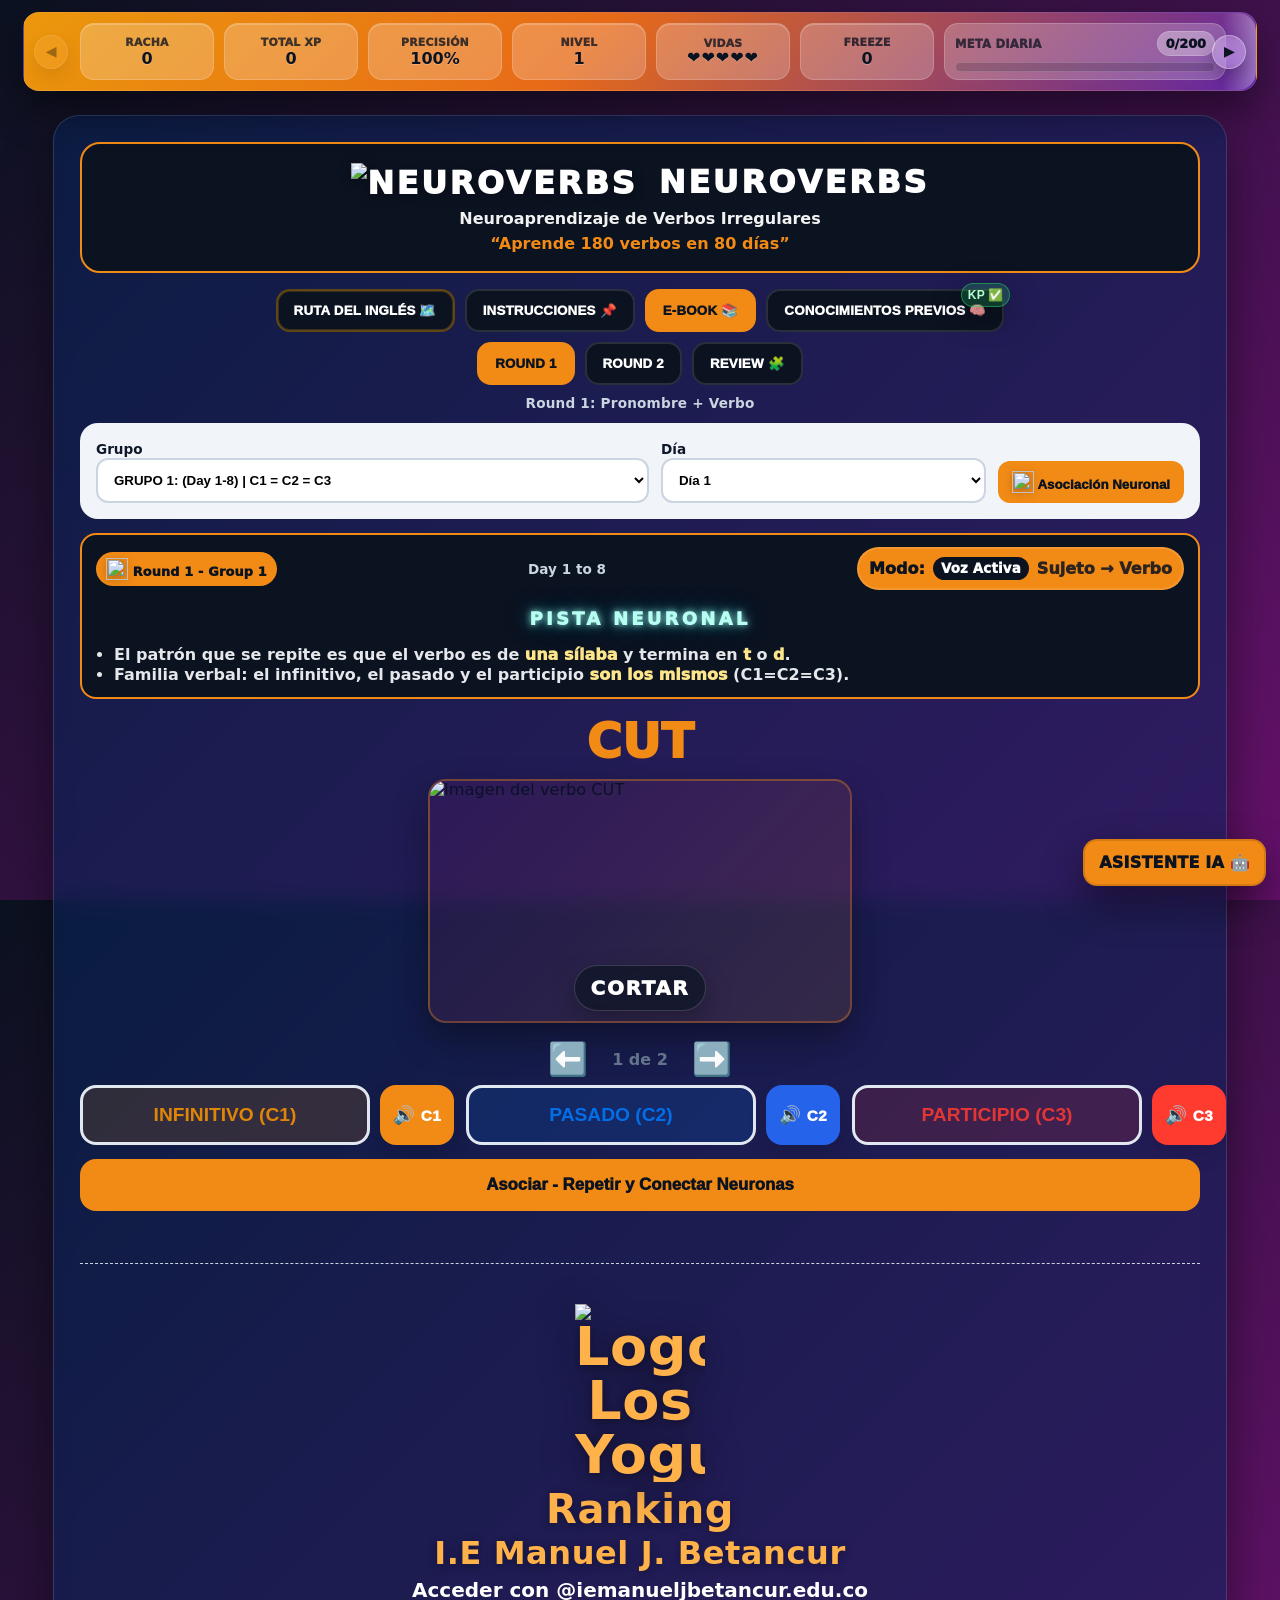
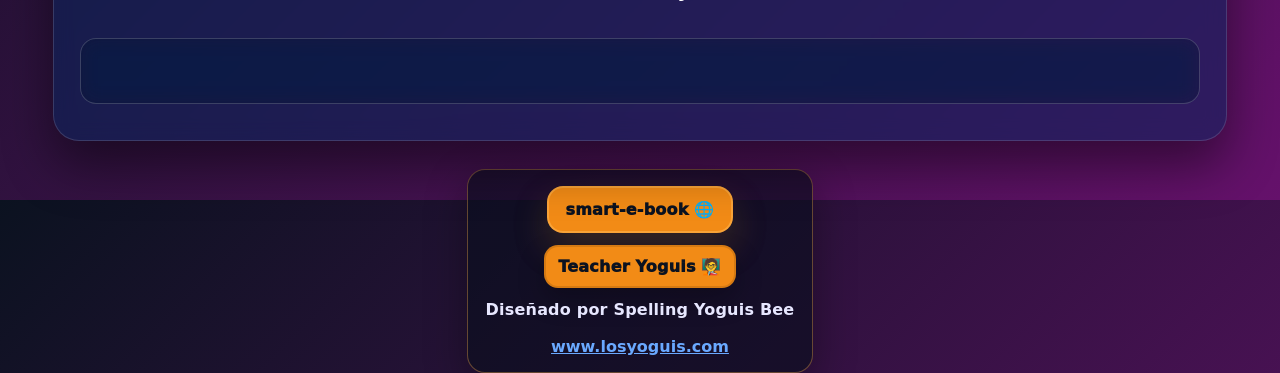
==== neuroverbs.html @ 46ce8bd4 "Add files via upload" ====
<!DOCTYPE html>

<html lang="es">
<head>
<meta charset="utf-8"/>
<meta content="width=device-width, initial-scale=1.0, viewport-fit=cover" name="viewport"/>
<meta content="#0b1220" name="theme-color"/>
<meta content="yes" name="mobile-web-app-capable"/>
<meta content="yes" name="apple-mobile-web-app-capable"/>
<meta content="black-translucent" name="apple-mobile-web-app-status-bar-style"/>
<title>NEUROVERBS</title>

<!-- ✅ Mantener la vista siempre arriba al recargar/actualizar neuroverbs.html -->
<script>
  // ⚠️ Importante: NO usamos scrollIntoView() aquí porque la barra HUD fija
  // puede tapar el bloque superior en desktop y móvil. Forzamos top=0 varias veces.
  (function(){
    try{ if('scrollRestoration' in history) history.scrollRestoration = 'manual'; }catch(e){}

    function forceTop(){
      try{ window.scrollTo({ top: 0, left: 0, behavior: 'auto' }); }
      catch(e){ try{ window.scrollTo(0,0); }catch(_){} }
    }

    function forceTopSettled(){
      forceTop();
      requestAnimationFrame(forceTop);
      requestAnimationFrame(()=>requestAnimationFrame(forceTop));
      setTimeout(forceTop, 50);
      setTimeout(forceTop, 200);
    }

    window.addEventListener('DOMContentLoaded', forceTopSettled, { once:true });
    window.addEventListener('load', forceTopSettled, { once:true });
    window.addEventListener('pageshow', forceTopSettled);
  })();
</script>

<!-- Favicon Yoguis (embebido) -->

<link href="ui.css" rel="stylesheet"/>
  <!-- Icons (externos) -->

  <link rel="icon" href="favicon.ico">
  <link rel="icon" type="image/png" href="favicon.png">
  <link rel="apple-touch-icon" href="apple-touch-icon.png">

</head>
<body class="has-floating-stats">

<!-- ✅✅✅ CONSOLE GOOGLE -->
<script async="" defer="" src="https://accounts.google.com/gsi/client"></script>

<!-- AUTH MOVED BELOW -->

<!-- ✅✅✅ BARRA DE PUNTOS FUERA DE .app -->
<div class="stats" id="statsBar">
<button class="statsNavBtn left" type="button" aria-label="Desplazar a la izquierda">◀</button>
  <button class="statsNavBtn right" type="button" aria-label="Desplazar a la derecha">▶</button>
<div class="statBox" data-tip="🔥 Tiros seguidos practicando. Si fallas o faltas, puede bajar (Freeze te protege)."><span class="stat-label">Racha</span><span class="stat-value" id="streak">0</span></div>
<div class="statBox" data-tip="⭐ Puntos acumulados por respuestas correctas en la app."><span class="stat-label">Total XP</span><span class="stat-value" id="xp">0</span></div>
<div class="statBox" data-tip="🎯 Porcentaje de aciertos: correctas ÷ intentos."><span class="stat-label">Precisión</span><span class="stat-value" id="acc">100%</span></div>
<div class="statBox" data-tip="🧬 Subes de nivel cada 250 XP (aprox.)."><span class="stat-label">Nivel</span><span class="stat-value" id="level">1</span></div>
<div class="statBox" data-tip="❤️ Intentos disponibles. Un error consume 1. Se recuperan con el tiempo."><span class="stat-label">Vidas</span><span class="stat-value heartsText" id="hearts">❤️❤️❤️❤️❤️</span></div>
<div class="statBox" data-tip="🧊 Protege tu racha cuando fallas o faltas. Se gana por hitos de racha."><span class="stat-label">Freeze</span><span class="stat-value" id="freeze">0</span></div>
<div aria-label="Meta diaria" class="goalBox" data-tip="📅 Objetivo de XP del día. Completa la meta para crear hábito y mantener el ritmo.">
<div class="goalTop">
<span class="goalLabel">Meta diaria</span>
<span class="goalValue" id="dailyGoalText">0/200</span>
</div>

<div class="goalBar"><div class="goalFill" id="dailyGoalFill"></div></div>
</div>

</div>

<!-- ✅✅✅ ACCESOS RÁPIDOS (ABAJO‑IZQUIERDA): ASISTENTE IA -->
<div class="float-actions float-actions-right" aria-label="Accesos rápidos">
  <a class="float-action ai-float" data-help="🤖 Abre el Asistente IA para resolver dudas, pedir ejemplos y practicar verbos." href="https://chatgpt.com/g/g-688f92ef15e88191a178208283c76eb6-neuro-aprendizaje-de-los-verbos-irregulares" rel="noopener" target="_blank" title="Abrir Asistente IA">ASISTENTE IA 🤖</a>
</div>
<div class="motivation-backdrop" id="motivationBackdrop"></div>
<div aria-live="polite" aria-modal="true" class="motivation" id="motivationToast" role="dialog">
<div class="motivation-card">
<button class="motivation-x" data-help="Cerrar este mensaje motivador." onclick="hideMotivation()" type="button">✕</button>
<div class="motivation-top">
<span class="motivation-badge">🔥 ¡Conexión exitosa!</span>
<span style="color:#cbd5e1;font-weight:900;">Siguiente paso: <b>CONJUGAR</b></span>
</div>

<div class="motivation-lines">
<div class="motivation-en" id="motivationEN"></div>
<div class="motivation-es" id="motivationES"></div>
</div>

<div class="motivation-action">
<button class="btn-conjugar" data-help="CONJUGAR: genera las oraciones y ejercicios del verbo actual." onclick="conjugarDesdeModal()" type="button">CONJUGAR ✅</button>
</div>

</div>
</div>

<div class="app">
<div class="brand" id="appBrand" tabindex="-1">
  <h1 id="appName"><span class="brandMark"><img src="assets/brain.png" alt="NEUROVERBS" class="brandLogo"></span> NEUROVERBS</h1>
  <div class="brandTag">Neuroaprendizaje de Verbos Irregulares</div>
  <div class="subtitle">“Aprende 180 verbos en 80 días”</div>
</div>

<div class="roundbar">
<!-- ✅ FILA 1: INSTRUCCIONES + E-BOOK + REVIEW -->
<div class="roundrow">
<button class="roundbtn ruta" data-help="Ruta del Inglés: checklist de progreso (sin XP) para dominar pronouns, verbs, tenses y linking words." onclick="window.location.href='ruta-del-ingles.html'" title="Ruta del Inglés" type="button">RUTA DEL INGLÉS 🗺️</button>
<button class="roundbtn" data-help="Guía rápida: cómo usar la app paso a paso." onclick="abrirInstrucciones()" title="Guía rápida: cómo usar la app paso a paso." type="button">INSTRUCCIONES 📌</button>
<button class="roundbtn ebook" data-help="Abre el e-book (Canva) dentro de la app." onclick="abrirEbook()" title="Abre el e-book (Canva) dentro de la app." type="button">E-BOOK 📚</button>
<button class="roundbtn kp" data-help="Conocimientos previos: pronombres, verbos, tiempos y conectores para empezar." onclick="window.location.href='conocimientos-previos.html'" title="Conocimientos previos" type="button">CONOCIMIENTOS PREVIOS 🧠 <span class="kpBtnBadge isPulse" id="kpBtnBadge" hidden>KP ✅</span></button>
</div>

<!-- ✅ FILA 2: ROUND 1 + ROUND 2 + VOZ ACTIVA + VOZ PASIVA -->
<div class="roundrow">
<button class="roundbtn active" data-help="Round 1: Pronombre + Verbo (sin complemento). Cambia el modo de práctica." id="btnRound1" onclick="setRound(1)" title="Round 1: Pronombre + Verbo (sin complemento)." type="button">Round 1</button>
<button class="roundbtn" data-help="Round 2: Pronombre + Verbo + Complemento. Cambia el modo de práctica." id="btnRound2" onclick="setRound(2)" title="Round 2: Pronombre + Verbo + Complemento." type="button">Round 2</button>
<button class="roundbtn review" data-help="Review: repasa y gana XP extra con retos." onclick="abrirReview()" title="Review: repasa y gana XP extra con retos." type="button">REVIEW 🧩</button>
</div>

<!-- Hint -->
<div class="roundrow">
<span class="roundhint" id="roundHint">Round 1: Pronombre + Verbo</span>
</div>
</div>
<div class="top">
<div>
<label>Grupo</label>
<select id="sel-grupo" onchange="actualizarDias()"></select>
</div>
<div>
<label>Día</label>
<select id="sel-dia" onchange="cargarDia()"></select>
</div>
<button class="btn-mini" data-help="🧠 Asociación Neuronal: abre la pista neuronal del día (patrón C1=C2=C3) y ejemplos clave." onclick="abrirAyuda()"><img src="assets/brain.png" alt="" class="inlineLogo"> Asociación Neuronal</button>
</div>
<div class="hint" id="pistaBox">
<div class="hint-top">
<span class="hint-badge" id="pistaTitulo"><img src="assets/brain.png" alt="" class="inlineLogo"> Pista Neuronal</span>
<span class="hint-days" id="pistaDias"></span>
<div class="voiceChip" id="voiceChip">
<span>Modo:</span> <small id="voiceModeLabel">Voz Activa</small>
<span id="voiceModeMiniHint" style="opacity:.85;font-weight:950">Sujeto → Verbo</span>
</div>
</div>
<div class="neon-subtitle" id="pistaNeon">PISTA NEURONAL</div>
<ul id="pistaLista"></ul>
<div class="exNote" id="exNote"><span>⚠ EXCEPCIÓN:</span> <span id="exText"></span></div>
</div>
<div class="target" id="verbo-en">...</div>
<!-- ✅ Imagen asociada al verbo (cambia con el verbo actual) -->
<div class="verbIllustrationWrap">
<div aria-label="Imagen del verbo" class="verbIllustration" id="verbIllustration"></div>
</div>
<!-- ✅ Navegación (flechas) en la FILA DE ABAJO (separada del recuadro de la imagen) -->
<div class="navRowBelowIllustration">
<div class="nav" id="readingNav">
<button aria-label="Anterior" data-help="⬅️ Ir al verbo anterior del día (navegación)." onclick="cambiar(-1)">⬅️</button>
<span id="progreso2" style="font-weight:900; color:var(--muted);">0 de 0</span>
<button aria-label="Siguiente" data-help="➡️ Ir al siguiente verbo del día (navegación)." onclick="cambiar(1)">➡️</button>
</div>
</div>
<div class="inputs">
  <div class="inputWrap">
    <input autocomplete="off" id="c1" placeholder="INFINITIVO (C1)"/>
    <button class="listenMini listenC1" data-help="Escucha la pronunciación del verbo en C1 (Base)." onclick="hablarC1()" title="Escucha la pronunciación del verbo en C1 (Base)." type="button" aria-label="Escuchar C1">
      <span class="listenIcon">🔊</span><span class="listenTag">C1</span>
    </button>
  </div>
  <div class="inputWrap">
    <input autocomplete="off" id="c2" placeholder="PASADO (C2)"/>
    <button class="listenMini listenC2" data-help="Escucha la pronunciación del verbo en C2 (Pasado)." onclick="hablarC2()" title="Escucha la pronunciación del verbo en C2 (Pasado)." type="button" aria-label="Escuchar C2">
      <span class="listenIcon">🔊</span><span class="listenTag">C2</span>
    </button>
  </div>
  <div class="inputWrap">
    <input autocomplete="off" id="c3" placeholder="PARTICIPIO (C3)"/>
    <button class="listenMini listenC3" data-help="Escucha la pronunciación del verbo en C3 (Participio)." onclick="hablarC3()" title="Escucha la pronunciación del verbo en C3 (Participio)." type="button" aria-label="Escuchar C3">
      <span class="listenIcon">🔊</span><span class="listenTag">C3</span>
    </button>
  </div>
</div>
<button class="btn-main btn-associar" data-help="✅ Conectar Neuronas: valida C1/C2/C3. Si aciertas, sumas XP y avanzas." onclick="validar()">Asociar - Repetir y Conectar Neuronas</button>
<div id="msg"></div>
<div id="master">
<!-- ✅ Voz Activa / Voz Pasiva (al inicio de la sección de conjugaciones) -->
<div class="roundrow voiceRowInTables" style="margin: 8px 0 14px 0;">
<button class="roundbtn active" data-help="Voz activa: el sujeto realiza la acción." id="btnActive" onclick="setVoice('active')" title="Voz activa: el sujeto realiza la acción." type="button">VOZ ACTIVA</button>
<button class="roundbtn" data-help="Voz pasiva: el sujeto recibe la acción." id="btnPassive" onclick="setVoice('passive')" title="Voz pasiva: el sujeto recibe la acción." type="button">VOZ PASIVA</button>
</div>
<div id="tablas"></div>
<div id="spellingArea"></div>
<div id="practiceArea"></div>
<div id="readingArea"></div>
</div>
<footer style="margin-top:18px; padding-top:14px; border-top:1px dashed #cbd5e1; display:flex; align-items:center; gap:12px; flex-wrap:wrap; justify-content:center;">
<div class="nav" id="readingNavFooter" style="margin-top:0; display:none;">
<button aria-label="Anterior" data-help="⬅️ Ir al verbo anterior del día (navegación)." onclick="cambiar(-1)">⬅️</button>
<span id="progreso2Footer" style="font-weight:900; color:var(--muted);">0 de 0</span>
<button aria-label="Siguiente" data-help="➡️ Ir al siguiente verbo del día (navegación)." onclick="cambiar(1)">➡️</button>
</div>
<div style="flex-basis:100%; height:0;"></div>
<!-- Login antes del Ranking -->
<div class="rankHeader" style="text-align:center; margin:14px 0 10px 0;">
<div class="rankTitle" style="font-size:clamp(34px, 6vw, 54px); font-weight:900; letter-spacing:.6px; color:#ffb24a; text-shadow: 0 2px 10px rgba(0,0,0,.35); line-height:1;"><img alt="Logo Los Yoguis" src="assets/logo.png" style="width:clamp(70px, 14vw, 130px); height:auto; display:inline-block; vertical-align:middle; filter:drop-shadow(0 8px 20px rgba(0,0,0,.45));"/></div>
<div class="rankTitle" style="font-size:clamp(22px, 4vw, 40px); font-weight:900; letter-spacing:.6px; color:#ffb24a; text-shadow: 0 2px 10px rgba(0,0,0,.35); margin-top:4px;">Ranking</div>
<div class="rankTitle" style="font-size:clamp(18px, 3.4vw, 32px); font-weight:900; letter-spacing:.6px; color:#ffb24a; text-shadow: 0 2px 10px rgba(0,0,0,.35); margin-top:2px;">I.E Manuel J. Betancur</div>
<div class="authDomainLabel" style="margin-top:6px; font-size:clamp(14px, 2.2vw, 20px); font-weight:800; color:#fff;">Acceder con @iemanueljbetancur.edu.co</div>
</div>
<div class="authBar" id="authBar">
<div data-help="🔑 Inicia sesión con Google para guardar tus XP y aparecer en el ranking. Solo estudiantes de la I.E Manuel J. Betancur." id="googleBtn"></div>
<div class="userChip" id="userChip" style="display:none;">
<img alt="Foto" id="userPic"/>
<div class="userMeta">
<div class="userName" id="userName">Usuario</div>
<div class="userEmail" id="userEmail">—</div>
</div>
</div>
</div>
<!-- Ranking abajo (paginado 10 por página) -->
<div class="leaderboardWrap" id="leaderboardSection" style="display:none;">
<div class="lbHeader">
<h3 style="margin:0;">🏆 Ranking (Todos - paginado)</h3>
<div class="lbControls" style="display:flex; gap:10px; align-items:center;">
<button class="lbBtn" data-help="◀ Página anterior del ranking (muestra 5 usuarios por página)." id="lbPrevBtn" onclick="lbPrev()" type="button">◀</button>
<span id="lbPageInfo" style="opacity:.9; font-weight:700;">1</span>
<button class="lbBtn" data-help="▶ Página siguiente del ranking (muestra 5 usuarios por página)." id="lbNextBtn" onclick="lbNext()" type="button">▶</button>
<button class="lbBtn" data-help="🔄 Actualizar ranking: recarga participantes y XP desde la base de datos." onclick="cargarLeaderboard()" type="button">Actualizar</button>
</div>
</div>
<p class="lbNote" id="lbStatus">Inicia sesión para ver el ranking.</p>
<div class="lbList" id="leaderboardList"></div>
<div class="lbFollowWrap" style="display:flex; justify-content:center; margin:14px 0 2px 0;">
  <a class="lbBtn" id="btnSeguimiento" href="seguimiento-estudiantes.html"
     style="text-decoration:none; padding:12px 18px; border-radius:999px; font-weight:900; letter-spacing:.2px;
            background: linear-gradient(135deg, rgba(0, 255, 178, .95), rgba(0, 140, 255, .95));
            color:#08101c; border:1px solid rgba(255,255,255,.22);
            box-shadow: 0 10px 24px rgba(0,0,0,.30);">
    📊 Seguimiento a estudiantes
  </a>
</div>
<p class="lbNote" style="text-align:center; margin:8px auto 0 auto; max-width:780px; opacity:.85;">
  Este panel muestra tu progreso (XP, racha, precisión, logros, errores frecuentes) y tu actividad en los módulos de la app.
</p>

</div>
</footer>
</div>
<div class="overlay" id="overlay">
<div class="modal">
<h2><img src="assets/brain.png" alt="" class="inlineLogo"> Red neuronal del día</h2>
<div id="ayuda"></div>
<button class="btn-main" data-help="Volver al ejercicio: cierra la Red Neuronal." onclick="cerrarAyuda()" style="margin-top:14px">ASOCIAR ✅</button>
</div>
</div>

<!-- ✅ MODAL: INSTRUCCIONES -->
<div class="overlay" id="instOverlay" style="display:none;">
<div class="modal modal-top">
<h2 style="margin-bottom:10px;">📌 Instrucciones</h2>
<div class="instIntro" style="margin:6px 0 14px; padding:12px 14px; border-radius:14px; background:rgba(245,158,11,.10); border:1px solid rgba(245,158,11,.25); color:#0f172a; line-height:1.35;">
<div style="font-weight:900; margin-bottom:6px;">🎮 Bienvenido/a</div>
<div style="font-size:0.98rem;"><p style="margin:0 0 10px;">Este Ambiente Virtual de Aprendizaje (AVA) integra un <strong>sistema interactivo</strong> creado por <strong>Spelling Yoguis Bee</strong> para dominar <strong>180 verbos irregulares</strong> en inglés de forma práctica y progresiva. La metodología se basa en el <strong>neuroaprendizaje</strong>, combinando ejercicios de <strong>asociación</strong> y <strong>repetición</strong> para potenciar la retención y la comprensión.</p>
<p style="margin:0 0 10px;">A través de distintos niveles de dificultad, el estudiante practica la <strong>voz activa y la voz pasiva</strong>, acumula <strong>puntos de experiencia (XP)</strong> y avanza en un <strong>ranking competitivo</strong> que motiva el progreso. La plataforma incorpora recursos multimedia como <strong>audios de pronunciación</strong>, <strong>libros electrónicos en Canva</strong>, <strong>sitio web de apoyo</strong> y un <strong>asistente de inteligencia artificial</strong> que guía el estudio y resuelve dudas.</p>
<p style="margin:0;">El proceso incluye fases de <strong>asociación</strong>, <strong>práctica</strong> y <strong>revisión de errores</strong>, asegurando el dominio de las tres formas básicas del verbo (<strong>infinitivo, pasado y participio</strong>) y su aplicación en <strong>Presente Simple, Pasado Simple y Presente Perfecto</strong>, mediante oraciones <strong>afirmativas, negativas e interrogativas</strong>.</p></div></div>
<div class="instHero" style="margin:10px 0 14px;">
<img alt="Aprende 180 Verbos en 80 Días: Guía Rápida" loading="lazy" src="assets/guia-rapida.webp" style="width:100%;height:auto;border-radius:16px;box-shadow:0 10px 26px rgba(15,23,42,.20);border:1px solid rgba(15,23,42,.08);"/>
</div>

<!-- ✅ Audio guía (Instrucciones) -->
<div class="instAudio" style="margin:10px 0 16px; padding:12px 12px; border-radius:14px; background:rgba(99,102,241,.10); border:1px solid rgba(99,102,241,.22);">
<div style="font-weight:900; color:#0f172a; margin-bottom:8px;">🎧 Audio guía</div>
<audio controls="" preload="none" style="width:100%; max-width:100%; outline:none;">
<source src="Audiio.m4a" type="audio/mp4"/>
<source src="Audiio.m4a" type="audio/x-m4a"/>
          Tu navegador no soporta audio HTML5.
        </audio>
</div>

<!-- Video guía (Instrucciones) -->
<div class="instVideo" style="margin:10px 0 16px; padding:14px; border-radius:16px; background:rgba(99,102,241,.10); border:1px solid rgba(99,102,241,.22);">
<div style="font-weight:900; color:#0f172a; margin-bottom:8px;">🎬 Video guía</div>
<div style="position: relative; width: 100%; height: 0; padding-top: 56.2500%;
 padding-bottom: 0; box-shadow: 0 2px 8px 0 rgba(63,69,81,0.16); margin-top: 1.6em; margin-bottom: 0.9em; overflow: hidden;
 border-radius: 8px; will-change: transform;">
<iframe allow="fullscreen" allowfullscreen="allowfullscreen" loading="lazy" src="https://www.canva.com/design/DAG811r4OEw/6VRHvofd4IHQyI4HQLLO2g/watch?embed" style="position: absolute; width: 100%; height: 100%; top: 0; left: 0; border: none; padding: 0;margin: 0;">
</iframe>
</div>
<a data-help="🎬 Abrir el video guía en Canva (nueva pestaña)." href="https://www.canva.com/design/DAG811r4OEw/6VRHvofd4IHQyI4HQLLO2g/watch?utm_content=DAG811r4OEw&amp;utm_campaign=designshare&amp;utm_medium=embeds&amp;utm_source=link" rel="noopener" target="_blank">Video App Neuroverbs</a> de Spelling Yoguis Bee
      </div>

<!-- ✅ PDF guía (Instrucciones) -->
<div class="instPDF" style="margin:10px 0 16px; padding:12px 12px; border-radius:14px; background:rgba(99,102,241,.10); border:1px solid rgba(99,102,241,.22);">
<div style="font-weight:900; color:#0f172a; margin-bottom:8px;">📄 PDF guía</div>
<div style="width:100%; height:420px; max-height:60vh; border-radius:10px; overflow:hidden; box-shadow:0 2px 8px 0 rgba(63,69,81,0.16);">
<iframe loading="lazy" src="presentacion.pdf" style="width:100%; height:100%; border:0; margin:0; padding:0;"></iframe>
</div>
<div style="margin-top:8px;">
<a data-help="📄 Abrir el PDF guía en una nueva pestaña." href="presentacion.pdf" rel="noopener" style="font-weight:850; color:#1d4ed8; text-decoration:underline;" target="_blank">Abrir PDF en otra pestaña ↗️</a>
</div>
</div>
<div style="color:#0f172a; font-weight:850; line-height:1.45rem;">
<ol style="margin:0; padding-left:18px;">
<li style="margin-bottom:12px;"><b>Primero:</b> lee el <b>E-book</b> antes de empezar para entender el método de neuroaprendizaje. 
            <a data-help="📚 Abrir el e-book en Canva (nueva pestaña)." href="https://www.canva.com/design/DAGiaYgaOxs/RMCSehA1T8Sm35n6gK9lnQ/view" rel="noopener" style="font-weight:950;color:var(--primary);text-decoration:underline;" target="_blank">Abrir e-book en Canva ↗️</a></li>
<li style="margin-bottom:12px;"><b>Elige Round:</b> Round 1 (básico) o Round 2 (con complemento).</li>
<li style="margin-bottom:12px;"><b>Selecciona Grupo y Día</b> para cargar la lista del reto.</li>
<li style="margin-bottom:12px;"><b>Conjuga:</b> escribe C1/C2/C3 y pulsa <b>Conectar Neuronas</b>.</li>
<li style="margin-bottom:12px;"><b>Al acertar:</b> abre <b>Tablas</b> + <b>Practice</b> + <b>Reading</b> y suma XP.</li>
<li style="margin-bottom:0;"><b>Audio:</b> usa 🔊 para escuchar y mejorar pronunciación.</li>
</ol>
<div style="margin-top:16px; background:#fff7ed; border:1px dashed #fdba74; border-radius:16px; padding:14px 16px;">
<div style="font-weight:950; color:#7c2d12; font-size:1.05rem;">🟠 Tip motivador: Practica los verbos de cada día con constancia. En el Round 1, enfócate solo en el pronombre + el verbo. Luego, en el Round 2, sube el nivel con pronombre + verbo + complemento. ¡Paso a paso, tu fluidez se fortalece! 🚀</div>
</div>
<button class="btn-main" data-help="✅ Cerrar instrucciones y empezar la práctica." onclick="cerrarInstrucciones()" style="margin-top:16px; width:100%;">ENTENDIDO ✅</button>
</div>
</div>
</div>

<!-- ✅ MODAL: E-BOOK (Canva) -->
<div class="overlay" id="ebookOverlay" style="display:none;">
<div class="modal modal-top">
<h2 style="margin-bottom:10px;">📚 E-book (Canva)</h2>
<a class="btn-main btn-link" data-help="📚 Abrir el e-book completo en Canva (nueva pestaña)." href="https://www.canva.com/design/DAGiaYgaOxs/RMCSehA1T8Sm35n6gK9lnQ/view" rel="noopener" style="width:100%; margin-top:8px; background:#0b1220; color:#fff; border:2px solid rgba(0,0,0,.12);" target="_blank">ABRIR EN CANVA ↗️</a>
<div class="canva-embed">
<iframe allow="fullscreen" allowfullscreen="allowfullscreen" loading="lazy" src="https://www.canva.com/design/DAGiaYgaOxs/RMCSehA1T8Sm35n6gK9lnQ/view?embed">
</iframe>
</div>
<button class="btn-main" data-help="Cerrar el e-book y volver a la práctica." onclick="cerrarEbook()" style="margin-top:14px; width:100%;">CERRAR ✖️</button>
</div>
</div>

<!-- ✅ MODAL: REVIEW (errores recientes) -->
<div class="overlay" id="reviewOverlay">
<div class="modal">
<h2>🧩 Review — Errores recientes</h2>
<div style="color:#334155;font-weight:850;line-height:1.35rem;">
        Aquí ves tus últimos errores para volverlos a intentar . 
        <br/>Tip: corrige primero los que más se repiten.
      </div>
<div class="review-list" id="reviewList"></div>
<div style="display:flex;gap:10px;flex-wrap:wrap;margin-top:14px;justify-content:flex-end;">
<button class="btn-main" data-help="🧹 Limpiar: borra la lista de errores para empezar de nuevo." onclick="limpiarReview()" style="width:auto;padding:12px 14px;" type="button">LIMPIAR 🧹</button>
<button class="btn-main" data-help="Cerrar el Review y volver a la app." onclick="cerrarReview()" style="width:auto;padding:12px 14px;" type="button">CERRAR ✅</button>
</div>
</div>
</div>

<footer class="appFooter" role="contentinfo">
  <div class="footerInner">
    <div class="footerTopRow" aria-label="Smart E-book">
      <a class="footerBtn footerBtn--highlight"
         data-help="🌐 Abrir el Smart‑E‑Book (Google Sites) en una pestaña nueva."
         href="https://sites.google.com/iemanueljbetancur.edu.co/smartebook/inicio"
         onclick="abrirWeb(); return false;"
         target="_blank" rel="noopener">smart-e-book 🌐</a>

      <a class="footerBtn footerBtn--secondary"
         data-help="🧑‍🏫 Abrir Teacher Yoguis (módulos de práctica) en esta app."
         href="teacher-yoguis.html">Teacher Yoguis 🧑‍🏫</a>
    </div>

    <div class="footerMetaRow" aria-label="Créditos y sitio">
      <div class="footerBy">Diseñado por <b>Spelling Yoguis Bee</b></div>
    </div>

    <div class="footerSiteRow" aria-label="Sitio web">
      <a class="footerLink"
         data-help="🌐 Abrir el sitio oficial de Los Yoguis (recursos y proyectos)."
         href="https://sites.google.com/view/losyoguis/los-yoguis"
         target="_blank" rel="noopener">www.losyoguis.com</a>
    </div>
  </div>
</footer>

<div aria-hidden="true" id="globalTooltip">
<div class="gt-title" id="gtTitle" style="display:none"></div>
<div class="gt-text" id="gtText"></div>
<div class="gt-arrow" id="gtArrow"></div>
</div>

<!-- desde mjb -->

<script>
  (function () {
    const hash = (location.hash || "").replace(/^#/, "");
    const params = new URLSearchParams(hash);
    const idToken = params.get("id_token");

    if (idToken) {
      // Guarda el token (ajusta la key como quieras)
      localStorage.setItem("mjb_id_token", idToken);

      // Limpia el hash para que no quede visible
      history.replaceState(null, "", location.pathname + location.search);
      console.log("✅ Token recibido desde MJB login");
    }
  })();
</script>

<!-- XP sync watcher removed: XP is synced only from exercise actions + server fetch to avoid double-counting -->
<script src="core.js"></script>
  <!-- DB helpers (hidden) -->
  <a href="verbs.html" style="display:none">verbs</a>
  <a href="verbs2.html" style="display:none">verbs2</a>
  <a href="index.html" style="display:none">mjb</a>

<script>
  // Mostrar insignia KP si el estudiante ya completó 7/7
  (function(){
    const KP_BADGE_KEY = "yoguis_kp_badge_v1";
    function safeGet(k){ try{ return localStorage.getItem(k);}catch(e){ return null; } }
    function show(){
      const badge = document.getElementById("kpBtnBadge");
      if(!badge) return;
      const raw = safeGet(KP_BADGE_KEY);
      if(raw){
        badge.hidden = false;
      }else{
        badge.hidden = true;
      }
    }
    window.addEventListener("DOMContentLoaded", show);
    // por si vuelve desde KP sin recargar duro
    window.addEventListener("pageshow", show);
    window.addEventListener("storage", show);
  })();
</script>
<script src="logout-widget.js"></script>
</body>

</html>
---- ui.css ----
:root{
      --purple:#65116B;
      --orange:#F28B16;
      --blue:#2563eb; /* azul para C2 */
      --red:#ff3b30;  /* rojo para C3 */

      --c1: var(--orange);
      --c2: var(--blue);
      --c3: var(--red);

      --primary: var(--purple);
      --secondary: var(--orange);
      --accent: var(--orange);

      --bg: linear-gradient(135deg,#0b1220 0%, var(--purple) 100%);
      --success:#10b981;
      --error:#ef4444;
      --muted:#64748b;

      --secondaryHover:#d97706;
      --purpleDark:#4b0c50;

      /* ✅ Espacio seguro superior para que los modales NO queden debajo del menú de puntuación */
      --hudSafe: 160px; /* se actualiza dinámicamente según la altura real de la barra de puntuación */
      --topSafe: 160px; /* legacy fallback */
      }

    html, body { height: 100%; }

    body{
      font-family: system-ui, -apple-system, Segoe UI, Roboto, Ubuntu, Cantarell, "Noto Sans", sans-serif;
      background: var(--bg);
      margin:0; padding:20px; color:#0f172a;
      display:flex; flex-direction:column; align-items:center;
      position: relative;
    }

    body.has-floating-stats{
      padding-top: calc(var(--hudSafe, 160px) + 12px);
    }

    .app{
      max-width:1120px; width:100%;
      background: rgba(9, 38, 92, .55); padding:26px;
      border: 1px solid rgba(255,255,255,.14);
      border-radius:26px;
      box-shadow:0 25px 50px rgba(0,0,0,.45);
      backdrop-filter: blur(10px);
    }

    .brand{
      background:#0b1220;
      border:2px solid var(--secondary);
      border-radius:20px;
      padding:18px 16px;
      margin-bottom:16px;
      color:#fff;
      text-align:center;
    }
    .brand h1{
      margin:0;
      font-size:1.35rem;
      font-weight:950;
      letter-spacing:.2px;
      line-height:1.25;
    }
    .brand .subtitle{
      margin-top:6px;
      font-size:1rem;
      font-weight:900;
      color:var(--accent);
    }
    .brand .by{
      margin-top:6px;
      font-size:.85rem;
      font-weight:850;
      color:#cbd5e1;
    }

    /* ✅✅✅ BARRA DE PUNTOS: SIEMPRE VISIBLE (FIJA) */
    .stats{
      display:flex;
      align-items:stretch;
      justify-content:flex-start;
      gap:10px;
      background:var(--secondary);
      color:#0b1220;
      padding:14px;
      border-radius:18px;
      margin:0;

      position: fixed !important;
      top: 12px !important;
      left: 50% !important;
      transform: translateX(-50%) !important;
      width: min(1120px, calc(100% - 40px)) !important;

      /* ✅ IMPORTANTE: que la barra NO tape los modales */
      z-index: 200 !important;
      box-shadow:0 18px 40px rgba(0,0,0,.45);
      backdrop-filter: blur(6px);
      -webkit-backdrop-filter: blur(6px);
      pointer-events: auto;

      /* ✅ Scroll horizontal tipo app (swipe con el dedo) */
      flex-wrap: nowrap;
      overflow-x: auto;
      overflow-y: hidden;
      -webkit-overflow-scrolling: touch;
      scroll-snap-type: x mandatory;
      touch-action: pan-x;
      cursor: grab;
    }

    /* Ocultar barra de scroll (mantiene el swipe) */
    #statsBar{ scrollbar-width: none; }
    #statsBar::-webkit-scrollbar{ height: 0; }

    /* Items: no se encogen y hacen snap */
    #statsBar .statBox,
    #statsBar .goalBox{
      flex: 0 0 auto;
      scroll-snap-align: start;
    }

    .stat-value{
      display:block;
      font-size:1.4rem;
      font-weight:900;
      color:#0b1220;
    }
    .stat-label{
      font-size:.7rem;
      text-transform:uppercase;
      color:rgba(11,18,32,.75);
      font-weight:950;
      letter-spacing:.2px;
    }

    /* ✅ ROUND BUTTONS */
    .roundbar{
      display:flex;
      flex-direction:column;
      gap:10px;
      justify-content:center;
      align-items:center;
      margin:0 0 12px;
    }
    .roundrow{
      display:flex;
      gap:10px;
      justify-content:center;
      align-items:center;
      flex-wrap:wrap;
      width:100%;
    }
    .roundbtn{
      border:none;
      cursor:pointer;
      font-weight:950;
      padding:12px 16px;
      border-radius:14px;
      background:#0b1220;
      color:#fff;
      border:2px solid rgba(255,255,255,.12);
      transition:.15s;
      letter-spacing:.2px;
      text-transform:uppercase;
    }
    .roundbtn:hover{transform:translateY(-1px); border-color:rgba(255,255,255,.25);}
    /* ✅ Ayudas (tooltip) — global (no se recorta por overflow)
       Usa un tooltip fijo en <body> con z-index muy alto */
    /* Desactiva el tooltip por pseudo-elementos (se recortaba dentro de contenedores) */
    .roundbtn[data-help]::after,
    .roundbtn[data-help]::before{ display:none !important; }

    #globalTooltip{
      position: fixed;
      left: 0;
      top: 0;
      transform: translate(-9999px, -9999px);
      max-width: min(360px, calc(100vw - 24px));
      background: rgba(15, 22, 36, .96);
      color: #fff;
      border: 1px solid rgba(255,255,255,.16);
      border-radius: 12px;
      padding: 10px 12px;
      box-shadow: 0 16px 40px rgba(0,0,0,.5);
      z-index: 999999;
      pointer-events: none;
      opacity: 0;
      transition: opacity .12s ease;
      font-size: 13px;
      line-height: 1.25;
      backdrop-filter: blur(10px);
      -webkit-backdrop-filter: blur(10px);
    }
    #globalTooltip.show{ opacity: 1; }
    #globalTooltip .gt-title{ font-weight: 800; margin-bottom: 4px; }
    #globalTooltip .gt-text{ font-weight: 600; opacity:.95; }
    #globalTooltip .gt-arrow{
      position: absolute;
      width: 10px; height: 10px;
      background: rgba(15, 22, 36, .96);
      border-left: 1px solid rgba(255,255,255,.16);
      border-top: 1px solid rgba(255,255,255,.16);
      transform: rotate(45deg);
      left: calc(50% - 5px);
      bottom: -6px;
    }

    .roundbtn.active{
      background:var(--secondary);
      color:#0b1220;
      border-color:var(--secondary);
    }
    .roundbtn.ebook{
      background:var(--secondary);
      color:#0b1220;
      border-color:var(--secondary);
    }
    .roundbtn.ebook:hover{transform:translateY(-1px); filter:brightness(1.02);}
    .roundbtn.web{
      background:#0b1220;
      color:#fff;
      border:2px solid rgba(255,255,255,.12);
    }
    .roundbtn.web:hover{transform:translateY(-1px); border-color:rgba(255,255,255,.25);}
    .roundhint{
      font-weight:900;
      color:#cbd5e1;
      font-size:.85rem;
      letter-spacing:.2px;
    }

    /* ✅ ACCESOS RÁPIDOS (ABAJO‑IZQUIERDA): SMART‑E‑BOOK + ASISTENTE IA */
    .float-actions{
      position: fixed;
      left: 14px;
      bottom: 14px;
      z-index: 200; /* por debajo de overlays/modales */
      display: flex;
      gap: 10px;
      align-items: center;
      flex-wrap: wrap;
    }
    .float-action{
      background: var(--secondary);
      color:#0b1220;
      border:2px solid rgba(0,0,0,.12);
      padding:12px 14px;
      border-radius:14px;
      font-weight:950;
      text-transform:uppercase;
      letter-spacing:.2px;
      text-decoration:none;
      box-shadow:0 18px 40px rgba(0,0,0,.45);
      display:inline-flex;
      align-items:center;
      justify-content:center;
      white-space:nowrap;
    }
    .float-action:hover{
      background: var(--secondaryHover);
      transform: translateY(-1px);
    }
    .float-action.web-float{
      background:#0b1220;
      color:#fff;
      border:2px solid rgba(255,255,255,.12);
    }
    .float-action.web-float:hover{
      background:#0b1220;
      border-color:rgba(255,255,255,.25);
    }

    /* ✅ Ajuste móvil: más compacto y sin tapar controles */
    @media (max-width: 520px){
      .float-actions{
        bottom: 4px;
        left: 10px;
        gap: 8px;
      }
      .float-action{
        padding: 10px 12px;
        font-size: .78rem;
        border-radius: 12px;
      }
    }

    /* ✅ Canva/Video embebido: más bajo (no tan alto) */
    .canva-embed{
      position: relative;
      width: 100%;
      height: 56vh;           /* 👈 ajusta aquí si lo quieres más pequeño */
      max-height: 520px;
      min-height: 320px;
      margin-top: 1rem;
      margin-bottom: .9rem;
      overflow: hidden;
      border-radius: 12px;
      box-shadow: 0 2px 8px 0 rgba(63,69,81,0.16);
      border:1px solid rgba(0,0,0,.08);
      background:#fff;
    }
    .canva-embed iframe{
      position:absolute;
      inset:0;
      width:100%;
      height:100%;
      border:0;
    }

    .btn-link{
      display:inline-flex;
      align-items:center;
      justify-content:center;
      gap:8px;
      text-decoration:none;
    }

    .top{
      display:grid; grid-template-columns:1.7fr 1fr auto;
      gap:12px; margin-bottom:14px;
      background:#f1f5f9; padding:16px; border-radius:18px;
      align-items:end;
    }
    label{font-weight:800; font-size:.85rem; color:#0f172a;}
    select{
      padding:12px; border-radius:12px;
      border:2px solid #cbd5e1;
      font-weight:800; background:#fff; width:100%;
      cursor:pointer;
    }
    .btn-mini{
      background:var(--accent); color:#0b1220;
      border:none; padding:10px 14px;
      border-radius:12px; cursor:pointer; font-weight:950;
      white-space:nowrap;
    }

    .hint{
      background:#0b1220;
      border:2px solid var(--accent);
      color:#fff;
      padding:12px 14px;
      border-radius:16px;
      margin:0 0 14px;
      display:flex;
      flex-direction:column;
      gap:8px;
    }

/* Neon subtitle for hint bullets */
.neon-subtitle{
  margin: 10px 0 8px;
  text-align: center;
  font-weight: 950;
  letter-spacing: .18em;
  text-transform: uppercase;
  font-size: clamp(14px, 2.2vw, 18px);
  color: #b7fff3;
  text-shadow:
    0 0 6px rgba(183,255,243,.75),
    0 0 14px rgba(72,255,231,.55),
    0 0 28px rgba(18,185,255,.35);
}

    .hint-top{
      display:flex;
      justify-content:space-between;
      align-items:center;
      gap:10px;
      flex-wrap:wrap;
    }
    .hint-badge{
      background:var(--accent);
      color:#0b1220;
      font-weight:950;
      padding:6px 10px;
      border-radius:999px;
      font-size:.8rem;
      letter-spacing:.2px;
      white-space:nowrap;
    }
    .hint-days{
      color:#cbd5e1;
      font-weight:850;
      font-size:.85rem;
      white-space:nowrap;
    }
    .hint ul{
      margin:0;
      padding-left:18px;
      color:#e5e7eb;
      font-weight:750;
      line-height:1.25rem;
    }
    .hint em{color:#fde68a; font-style:normal; font-weight:950;}

    .voiceChip{
      display:inline-flex;
      align-items:center;
      gap:8px;
      flex-wrap:wrap;
      font-weight:950;
      color:#0b1220;
      background:var(--secondary);
      padding:8px 10px;
      border-radius:999px;
      align-self:flex-start;
      border:2px solid rgba(255,255,255,.12);
    }

    /* ✅ "Modo" subido a la fila superior: céntralo dentro del flex */
    .hint-top .voiceChip{ align-self:center; }
    .voiceChip small{
      font-weight:950;
      background:#0b1220;
      color:#fff;
      padding:4px 8px;
      border-radius:999px;
      letter-spacing:.2px;
    }

    .exNote{
      margin-top:8px;
      padding:10px 12px;
      border-radius:14px;
      background:#111827;
      border:2px dashed #fca5a5;
      color:#fee2e2;
      font-weight:900;
      display:none;
    }
    .exNote span{color:#fca5a5;}

    .target{
      text-align:center; font-size:3rem;
      font-weight:950; margin:6px 0 10px;
      color:var(--primary); text-transform:uppercase;
    }

        /* verb (EN) override */
    #verbo-en{ color: var(--c1) !important; }

    .inputs{
      display:grid; grid-template-columns:repeat(3,1fr);
      gap:12px; margin-bottom:14px;
    }
    

    /* ✅ Inputs con botón mini de audio al lado (C1/C2/C3) */
    .inputWrap{
      display:flex;
      gap:10px;
      align-items:stretch;
    }
    .inputWrap input{
      flex:1;
      width:auto;
    }
    .listenMini{
      border:none;
      cursor:pointer;
      border-radius:16px;
      font-weight:950;
      padding:0 12px;
      min-width:74px;
      display:flex;
      align-items:center;
      justify-content:center;
      gap:6px;
      color:#fff;
      transition:.15s;
      box-shadow:0 10px 20px rgba(0,0,0,.10);
      user-select:none;
    }
    .listenMini:hover{ transform:translateY(-1px); opacity:.96; }
    .listenMini:active{ transform:translateY(0); opacity:.92; }
    .listenIcon{ font-size:1.1rem; line-height:1; }
    .listenTag{ font-size:.95rem; letter-spacing:.03em; }

    .listenC1{ background:var(--c1); }
    .listenC2{ background:var(--c2); }
    .listenC3{ background:var(--c3); }

input{
      width:100%; padding:16px;
      border:3px solid #e2e8f0; border-radius:16px;
      text-align:center; font-size:1.2rem; font-weight:900;
      box-sizing:border-box;
    }
    input:focus{border-color:var(--secondary); outline:none; background:#f8fafc;}

    
    /* Fondo clarito por cajón C1/C2/C3 */
    #c1{ background: rgba(255,149,0,.14); border-color: rgba(255,149,0,.40); }
    #c2{ background: rgba(0,122,255,.14); border-color: rgba(0,122,255,.40); }
    #c3{ background: rgba(255,59,48,.14); border-color: rgba(255,59,48,.40); }

    /* Color de fuente (igual que conjugaciones) */
    #c1{ color: rgb(255,149,0); }
    #c2{ color: rgb(0,122,255); }
    #c3{ color: rgb(255,59,48); }

    #c1::placeholder{ color: rgba(255,149,0,.85); }
    #c2::placeholder{ color: rgba(0,122,255,.85); }
    #c3::placeholder{ color: rgba(255,59,48,.85); }

    #c1:focus{ background: rgba(255,149,0,.20); border-color: rgba(255,149,0,.75); }
    #c2:focus{ background: rgba(0,122,255,.20); border-color: rgba(0,122,255,.75); }
    #c3:focus{ background: rgba(255,59,48,.20); border-color: rgba(255,59,48,.75); }

    .btn-main{
      background:var(--secondary); color:#0b1220;
      padding:16px; border-radius:16px;
      font-size:1.05rem; font-weight:950;
      border:none; width:100%;
      cursor:pointer; text-transform:uppercase;
      transition:.2s;
    }

    .btn-associar{
      /* Responsive label wrapping */
      white-space:normal;
      line-height:1.15;
      text-transform:none;
      padding:16px 18px;
      font-size:clamp(0.95rem,2.6vw,1.05rem);
    }

    .btn-main:hover{background:var(--secondaryHover); transform:translateY(-1px);}

    .audio{
      display:flex; gap:10px; margin:14px 0 10px;
    }
    .btn-audio{
      flex:1; padding:14px; border-radius:14px;
      border:none; cursor:pointer; font-weight:950;
      color:#fff; transition:.15s;
    }
    .btn-a{background:var(--c1); color:#fff;}
    .btn-b{background:var(--c2); color:#fff;}
    .btn-c{background:var(--c3); color:#fff;}
.btn-audio:hover{transform:translateY(-1px); opacity:.95;}

    .nav{
      display:flex; justify-content:center; align-items:center;
      gap:18px; margin-top:6px;
    }
    .navRowBelowIllustration{width:100%; display:flex; justify-content:center; margin:10px 0 6px;}

    .nav button{
      cursor:pointer; border:none; background:none; font-size:2rem;
    }
    #progreso{font-weight:900; color:var(--muted);}

    #msg{ text-align:center; margin-top:10px; font-weight:950; min-height:24px;}

    #master{margin-top:22px; display:none; border-top:4px solid var(--success); padding-top:16px;}
    .time-head{
      background:var(--primary); color:#fff;
      padding:10px; border-radius:12px;
      margin:18px 0 10px; text-align:center; font-weight:950;
    }
    .grid{
      display:grid; grid-template-columns:repeat(auto-fit, minmax(min(340px, 100%), 1fr));
      gap:12px;
    }
    .card{
      background:#f8fafc; border:1px solid #e2e8f0;
      border-radius:16px; padding:14px;
    }
    .card strong{display:block; margin-bottom:8px;}
    table{width:100%; border-collapse:collapse;}
    td{
      padding:10px 6px; border-bottom:1px solid #e2e8f0;
      vertical-align:top;
    }
    th{
      text-align:left;
      padding:8px 6px;
      border-bottom:1px solid #cbd5e1;
      font-size:.72rem;
      color:#64748b;
      text-transform:uppercase;
      letter-spacing:.05em;
    }
    td.pron-col{
      width:74px;
      font-weight:950;
      color:#0f172a;
    }
    td.en-col .en{
      display:block;
      margin:0;
      padding-right:46px; /* espacio para el botón 🔊 */
      line-height:1.25;
    }
    td.tr-col{
      color:var(--muted);
      font-style:italic;
      font-size:.88rem;
    }

    .en{font-weight:950;}
    .es{
      display:block; font-size:.86rem; color:var(--muted);
      font-style:italic; margin-top:2px;
    }
    /* ✅ Colores por forma verbal */
    .v-c1{ color: var(--secondary); font-weight:950; } /* C1 Base (naranja) */
    .v-c2{ color: var(--blue); font-weight:950; }      /* C2 Past (azul) */
    .v-c3{ color: var(--error); font-weight:950; }     /* C3 Participle (rojo) */

    
    .v-suffix-s{ color:#a855f7; font-weight:900; }  /* sufijo 's' en violeta */
/* Exponente C1/C2/C3 junto al verbo resaltado */
    .v-exp{
      font-size: 0.65em;
      vertical-align: super;
      margin-left: 2px;
      font-weight: 950;
      opacity: 0.95;
    }

    .btn-listen{
      background:#e2e8f0; border:none; border-radius:999px;
      padding:6px 10px; cursor:pointer; float:right;
      font-weight:900;
    }
    /* ✅ Reading/Practice: botón 🔊 sin romper el flujo en móvil */
    #readingArea .btn-listen, #practiceArea .btn-listen{
      float:none;
      position:absolute;
      right:10px;
      top:10px;
    }
    #readingArea td, #practiceArea td{
      position:relative;
      padding-right:54px;
    }

    .btn-listen:hover{background:var(--secondary); color:#0b1220;}
    .legend{font-size:.8rem; color:var(--muted); margin-top:8px;}

    .warn{
      background:#fff7ed;
      border:1px dashed #fed7aa;
      color:#9a3412;
      padding:12px 14px;
      border-radius:16px;
      font-weight:950;
      margin:10px 0 0;
    }

    .overlay{
      position:fixed;
      inset:0;
      background:rgba(0,0,0,.75);
      display:none;
      justify-content:center;
      align-items:flex-start;
      padding: 18px;
      padding-top: 24px;
      overflow:auto;
      z-index: 9999999 !important;
    }
    .modal{
      background:#fff;
      padding:22px;
      border-radius:18px;
      max-width:860px;
      width:92%;
      max-height: 88vh;
      overflow:auto;
      border:2px solid var(--secondary);
      box-shadow:0 25px 50px rgba(0,0,0,.45);
    }
    .modal h2{margin:0 0 10px; color:var(--primary); font-weight:950;}

    /* ✅ Modales arriba (visibles sin subir) */
    #overlay, #reviewOverlay, #instOverlay, #ebookOverlay{
      align-items:flex-start !important;
      padding: 18px !important;
      padding-top: 24px !important;
    }
    #overlay .modal, #reviewOverlay .modal, #instOverlay .modal{
      margin-top: 0 !important;
      max-height: 88vh !important;
    }

    /* ✅ Cuando un modal está abierto, bajamos la prioridad del HUD (barra de puntuación y botón flotante)
       para que NUNCA tape el contenido del modal (especialmente en Google Sites). */
    body.modal-open .stats,
    body.modal-open .float-actions{
      pointer-events: none !important;
      opacity: .18 !important;
      filter: blur(.6px);
    }

    .motivation-backdrop{
      position:fixed;
      inset:0;
      background:rgba(0,0,0,.65);
      z-index: 9999998 !important;
      display:none;
    }
    .motivation{
      position:fixed;
      inset:0;
      z-index: 10000000 !important;
      display:none;
      align-items:center;
      justify-content:center;
      padding: 18px;
      overflow:auto;
    }
    .motivation-card{
      max-width:760px;
      width:100%;
      background:#0b1220;
      border:2px solid var(--secondary);
      border-radius:18px;
      box-shadow:0 25px 50px rgba(0,0,0,.55);
      color:#fff;
      padding:18px 18px 16px;
      animation: pop .18s ease-out;
      position:relative;
      max-height: 88vh;
      overflow:auto;
    }
    @keyframes pop{
      from{transform:scale(.96); opacity:0;}
      to{transform:scale(1); opacity:1;}
    }
    .motivation-top{
      display:flex;
      justify-content:space-between;
      align-items:center;
      gap:10px;
      flex-wrap:wrap;
      margin-bottom:10px;
    }
    .motivation-badge{
      background:var(--secondary);
      color:#0b1220;
      font-weight:950;
      padding:6px 10px;
      border-radius:999px;
      letter-spacing:.2px;
      white-space:nowrap;
    }
    .motivation-x{
      position:absolute;
      top:10px;
      right:10px;
      width:38px;
      height:38px;
      border-radius:12px;
      border:2px solid rgba(255,255,255,.18);
      background:rgba(255,255,255,.06);
      color:#fff;
      font-size:18px;
      font-weight:950;
      cursor:pointer;
      line-height:34px;
      text-align:center;
    }
    .motivation-x:hover{
      background:rgba(255,255,255,.12);
      border-color:rgba(255,255,255,.28);
    }
    .motivation-lines{
      display:grid;
      gap:8px;
      margin-top:8px;
    }
    .motivation-en{
      font-weight:950;
      color:#e5e7eb;
      font-size:1.05rem;
      line-height:1.35rem;
    }
    .motivation-es{
      font-weight:900;
      color:#cbd5e1;
      font-size:1rem;
      line-height:1.35rem;
    }
    .motivation-verb{
      color:var(--secondary);
      font-weight:950;
    }
    .motivation-action{
      display:flex;
      justify-content:flex-end;
      margin-top:14px;
    }
    .btn-conjugar{
      background:var(--secondary);
      color:#0b1220;
      border:none;
      padding:12px 16px;
      border-radius:14px;
      cursor:pointer;
      font-weight:950;
      text-transform:uppercase;
      letter-spacing:.3px;
    }
    .btn-conjugar:hover{filter:brightness(1.05);}

    .practice-head{
      background:#0b1220;
      color:#fff;
      padding:12px 14px;
      border-radius:16px;
      border:2px solid var(--secondary);
      display:flex;
      justify-content:space-between;
      align-items:center;
      gap:10px;
      flex-wrap:wrap;
      margin:18px 0 10px;
    }
    .practice-title{
      font-weight:950;
      letter-spacing:.2px;
    }
    .practice-badge{
      background:var(--secondary);
      color:#0b1220;
      font-weight:950;
      padding:6px 10px;
      border-radius:999px;
      white-space:nowrap;
    }
    .practice-grid{
      display:grid;
      grid-template-columns:repeat(auto-fit, minmax(min(320px, 100%), 1fr));
      gap:12px;
    }
    .p-card{
      background:#f8fafc;
      border:1px solid #e2e8f0;
      border-radius:16px;
      padding:14px;
    }
    .p-q{
      font-weight:950;
      margin-bottom:10px;
      color:#0f172a;
      line-height:1.25rem;
    }
    .p-sub{
      color:var(--muted);
      font-weight:850;
      font-size:.86rem;
      margin-top:6px;
    }
    .p-actions{
      display:flex;
      gap:10px;
      margin-top:10px;
      align-items:center;
      flex-wrap:wrap;
    }
    .p-btn{
      background:var(--secondary);
      color:#0b1220;
      border:none;
      padding:10px 12px;
      border-radius:12px;
      cursor:pointer;
      font-weight:950;
    }
    .p-btn:hover{background:var(--secondaryHover);}
    .p-msg{
      font-weight:950;
      min-height:22px;
    }
    .p-input{
      width:100%;
      padding:12px;
      border-radius:12px;
      border:2px solid #cbd5e1;
      font-weight:900;
      text-align:center;
      box-sizing:border-box;
      background:#fff;
    }
    .p-select{
      width:100%;
      padding:12px;
      border-radius:12px;
      border:2px solid #cbd5e1;
      font-weight:900;
      background:#fff;
      cursor:pointer;
      box-sizing:border-box;
    }
    .p-divider{
      margin:14px 0 6px;
      padding:10px 12px;
      border-radius:14px;
      background:#fff7ed;
      border:1px dashed #fed7aa;
      color:#9a3412;
      font-weight:950;
    }
    /* ===========================
       🎮 GAMIFICACIÓN PRO (Yoguis)
       =========================== */
    .statBox{
      min-width: 112px;
      display:flex;
      flex-direction:column;
      align-items:center;
      justify-content:center;
      padding:6px 8px;
      border-radius:14px;
      background:rgba(255,255,255,.18);
      border:1px solid rgba(11,18,32,.15);
      flex: 0 0 auto;
    }
    .statBox .stat-value{font-size:1.15rem;}
    .statBox .stat-label{font-size:.68rem;}

    .heartsText{
      font-size:1.05rem;
      letter-spacing:1px;
      white-space:nowrap;
      line-height:1.05rem;
    }
    .goalBox{
      flex: 1 1 320px;
      min-width: 260px;
      background:rgba(255,255,255,.18);
      border:1px solid rgba(11,18,32,.15);
      padding:10px 12px;
      border-radius:14px;
      display:flex;
      flex-direction:column;
      gap:8px;
    }
    .goalTop{
      display:flex;
      justify-content:space-between;
      align-items:center;
      gap:10px;
      font-weight:950;
    }
    .goalLabel{
      font-size:.72rem;
      text-transform:uppercase;
      letter-spacing:.25px;
      color:rgba(11,18,32,.75);
    }
    .goalValue{
      font-size:.8rem;
      font-weight:950;
      color:#0b1220;
      background:rgba(255,255,255,.35);
      padding:4px 8px;
      border-radius:999px;
      white-space:nowrap;
    }
    .goalBar{
      height:12px;
      border-radius:999px;
      background:rgba(11,18,32,.18);
      overflow:hidden;
      border:1px solid rgba(11,18,32,.18);
    }
    .goalFill{
      height:100%;
      width:0%;
      background:#0b1220;
      border-radius:999px;
      transition: width .25s ease;
    }

    .masteryRow{
      display:flex;
      justify-content:center;
      align-items:center;
      gap:10px;
      margin:-2px 0 12px;
      flex-wrap:wrap;
    }
    .masteryLabel{
      font-weight:950;
      color:#0b1220;
      background:#f1f5f9;
      border:1px solid #e2e8f0;
      padding:6px 10px;
      border-radius:999px;
      font-size:.8rem;
    }
    .masteryStars{
      display:inline-flex;
      gap:6px;
      align-items:center;
      padding:6px 10px;
      border-radius:999px;
      background:#0b1220;
      border:2px solid rgba(255,255,255,.12);
      color:#fff;
      font-weight:950;
      letter-spacing:.3px;
      font-size:.85rem;
    }

    /* Toast de logros */
    .achieve{
      position:fixed;
      left:50%;
      bottom:18px;
      transform:translateX(-50%);
      z-index:2147483647;
      display:none;
      max-width:min(820px, calc(100% - 40px));
      width:fit-content;
    }
    .achieve-card{
      background:#0b1220;
      color:#fff;
      border:2px solid var(--secondary);
      border-radius:18px;
      box-shadow:0 25px 50px rgba(0,0,0,.55);
      padding:14px 14px 12px;
      display:flex;
      gap:12px;
      align-items:flex-start;
      animation: pop .18s ease-out;
    }
    .achieve-ico{
      width:42px;
      height:42px;
      border-radius:14px;
      background:var(--secondary);
      color:#0b1220;
      display:flex;
      align-items:center;
      justify-content:center;
      font-size:20px;
      font-weight:950;
      flex:0 0 auto;
    }
    .achieve-title{
      font-weight:950;
      letter-spacing:.2px;
      margin:0;
      line-height:1.1rem;
    }
    .achieve-desc{
      margin:4px 0 0;
      color:#cbd5e1;
      font-weight:850;
      line-height:1.2rem;
      font-size:.92rem;
    }

    /* Modal Review */
    .review-list{
      display:grid;
      gap:10px;
      margin-top:10px;
    }
    .review-item{
      background:#f8fafc;
      border:1px solid #e2e8f0;
      border-radius:16px;
      padding:12px 12px;
      display:flex;
      justify-content:space-between;
      align-items:center;
      gap:10px;
      flex-wrap:wrap;
    }
    .review-left{
      display:flex;
      flex-direction:column;
      gap:4px;
    }
    .review-verb{
      font-weight:950;
      color:#0b1220;
      letter-spacing:.2px;
    }
    .review-meta{
      font-weight:850;
      color:var(--muted);
      font-size:.86rem;
    }
    .review-btn{
      background:var(--secondary);
      color:#0b1220;
      border:none;
      padding:10px 12px;
      border-radius:12px;
      cursor:pointer;
      font-weight:950;
      white-space:nowrap;
    }
    .review-btn:hover{background:var(--secondaryHover);}

  

    /* =========================
       🐝 SPELLING BEE (DELETREO C1/C2/C3)
       ========================= */
    .spellWrap{
      background: radial-gradient(800px 400px at 20% 0%, rgba(242,139,22,.22), transparent 60%),
                  radial-gradient(700px 380px at 100% 10%, rgba(101,17,107,.22), transparent 60%),
                  linear-gradient(180deg, rgba(17,28,51,.98), rgba(2,6,23,.98));
      border:2px solid rgba(242,139,22,.55);
      border-radius:22px;
      padding:18px 18px 16px;
      box-shadow:0 24px 55px rgba(0,0,0,.45);
      margin: 16px 0 14px;
    }
    .spellHead{
      display:flex;
      justify-content:space-between;
      align-items:flex-start;
      gap:12px;
      flex-wrap:wrap;
      margin-bottom:14px;
    }
    .spellTitle{
      font-size:22px;
      font-weight:1000;
      letter-spacing:-.02em;
      margin:0;
      display:flex;
      align-items:center;
      gap:10px;
      color:#fff;
      text-shadow: 0 10px 24px rgba(0,0,0,.35);
    }
    .spellSub{
      color: rgba(226,232,240,.85);
      font-weight:850;
      margin-top:6px;
      line-height:1.35rem;
    }
    .spellTopRow{
      display:flex;
      gap:14px;
      flex-wrap:wrap;
      align-items:center;
      margin: 12px 0 16px;
    }
    .spellESP{
      flex: 0 0 220px;
      min-width: 180px;
      font-size:44px;
      font-weight:1000;
      letter-spacing:.02em;
      color:var(--primary);
      text-transform:uppercase;
    }

    .spellESPBlock{
      flex: 0 0 240px;
      min-width: 200px;
      display:flex;
      flex-direction:column;
      gap:10px;
      align-items:flex-start;
    }
    .spellWork{
      flex: 1 1 360px;
      background: rgba(255,255,255,.06);
      border: 1px solid rgba(242,139,22,.22);
      border-radius:18px;
      padding:14px 16px;
      font-weight:950;
      color:#e2e8f0;
    }
    .spellWork b{ color:#fff; }
    .spellGrid{
      display:grid;
      grid-template-columns: repeat(3, minmax(min(220px, 100%), 1fr));
      gap:14px;
    }
    @media (max-width: 900px){
      .spellGrid{ grid-template-columns: 1fr; }
      .spellESP{ font-size:34px; }
    }
    .spellCard{
      background: rgba(255,255,255,.05);
      border: 1px solid rgba(242,139,22,.22);
      border-radius:18px;
      padding:14px;
      box-shadow: inset 0 1px 0 rgba(255,255,255,.05);
    }
    .spellLabel{
      font-weight:1000;
      letter-spacing:.04em;
      text-transform:uppercase;
      color:#cbd5e1;
      margin-bottom:10px;
      display:flex;
      justify-content:space-between;
      align-items:center;
      gap:10px;
    }
    .spellPicker{
      display:grid;
      grid-template-columns: 56px 1fr 56px;
      gap:10px;
      align-items:center;
      margin-bottom:12px;
    }
    .spellArrow{
      border:none;
      cursor:pointer;
      border-radius:16px;
      height:56px;
      width:56px;
      background: rgba(242,139,22,.28);
      border: 1px solid rgba(242,139,22,.40);
      color:#fff;
      font-size:24px;
      font-weight:1000;
      box-shadow:0 10px 22px rgba(0,0,0,.25);
    }
    .spellVal{
      height:56px;
      border-radius:18px;
      background: rgba(255,255,255,.07);
      border: 1px solid rgba(255,255,255,.14);
      display:flex;
      align-items:center;
      justify-content:center;
      font-size:30px;
      font-weight:1000;
      color:#fff;
      text-transform:lowercase;
    }
    .spellSpeak{
      width:100%;
      background: rgba(255,255,255,.08);
      border:1px solid rgba(255,255,255,.14);
      color:#fff;
      font-weight:950;
      border-radius:999px;
      padding:12px 14px;
      cursor:pointer;
    }
    .spellSpeak:hover{ filter:brightness(1.05); }
    .spellActions{
      display:flex;
      justify-content:space-between;
      align-items:center;
      gap:12px;
      flex-wrap:wrap;
      margin-top:14px;
    }
    .spellFeedback{
      font-weight:950;
      color:#e2e8f0;
      opacity:.95;
      min-height:24px;
    }
    .spellValidate{
      flex: 1 1 340px;
      background: var(--primary);
      color:#0b1220;
      font-weight:1000;
      border:none;
      border-radius:18px;
      padding:16px 18px;
      cursor:pointer;
      box-shadow:0 16px 34px rgba(0,0,0,.35);
      text-transform:uppercase;
      letter-spacing:.5px;
      min-width:260px;
    }
    .spellValidate:hover{ filter:brightness(1.03); transform: translateY(-1px); }

    /* ✅ Colores neuro para C1/C2/C3 (Spelling Bee) */
    .spellGrid .spellCard:nth-child(1) .spellLabel{ color: var(--c1); }
    .spellGrid .spellCard:nth-child(2) .spellLabel{ color: var(--c2); }
    .spellGrid .spellCard:nth-child(3) .spellLabel{ color: var(--c3); }

    .spellGrid .spellCard:nth-child(1){ border-color: rgba(242,139,22,.32); }
    .spellGrid .spellCard:nth-child(2){ border-color: rgba(37,99,235,.30); }
    .spellGrid .spellCard:nth-child(3){ border-color: rgba(255,59,48,.30); }

    .spellGrid .spellCard:nth-child(1) .spellArrow{ background: rgba(242,139,22,.26); border:1px solid rgba(242,139,22,.42); }
    .spellGrid .spellCard:nth-child(2) .spellArrow{ background: rgba(37,99,235,.22); border:1px solid rgba(37,99,235,.40); }
    .spellGrid .spellCard:nth-child(3) .spellArrow{ background: rgba(255,59,48,.18); border:1px solid rgba(255,59,48,.38); }

    .spellGrid .spellCard:nth-child(1) .spellVal{ border-color: rgba(242,139,22,.30); color: var(--c1); }
    .spellGrid .spellCard:nth-child(2) .spellVal{ border-color: rgba(37,99,235,.28); color: var(--c2); }
    .spellGrid .spellCard:nth-child(3) .spellVal{ border-color: rgba(255,59,48,.26); color: var(--c3); }

  
    /* =========================
       Tooltips (HUD)
       ========================= */
    .statBox[data-tip], .goalBox[data-tip]{
      position: relative;
      cursor: help;
      transition: transform .12s ease, filter .12s ease;
    }
    .statBox[data-tip]:hover, .goalBox[data-tip]:hover{
      transform: translateY(-1px);
      filter: brightness(1.02);
    }
    .statBox[data-tip]::after,
    .goalBox[data-tip]::after{
      content: attr(data-tip);
      position:absolute;
      left:50%;
      transform: translateX(-50%);
      top: calc(100% + 10px);
      background: rgba(15,23,42,.96);
      color:#fff;
      padding:10px 12px;
      border-radius:14px;
      font-size:12px;
      font-weight:900;
      line-height:1.25rem;
      white-space: normal;
      max-width: min(360px, 80vw);
      box-shadow: 0 16px 34px rgba(0,0,0,.45);
      border:1px solid rgba(255,255,255,.12);
      opacity:0;
      pointer-events:none;
      z-index: 2147483646; /* encima de todo el HUD */
    }
    .statBox[data-tip]::before,
    .goalBox[data-tip]::before{
      content:"";
      position:absolute;
      left:50%;
      transform: translateX(-50%);
      top: calc(100% + 2px);
      width: 10px;
      height: 10px;
      background: rgba(15,23,42,.96);
      border-left:1px solid rgba(255,255,255,.12);
      border-top:1px solid rgba(255,255,255,.12);
      transform: translateX(-50%) rotate(45deg);
      opacity:0;
      pointer-events:none;
      z-index: 2147483646;
    }
    .statBox[data-tip]:hover::after,
    .goalBox[data-tip]:hover::after,
    .statBox[data-tip]:hover::before,
    .goalBox[data-tip]:hover::before{
      opacity:1;
    }
    @media (hover: none){
      .statBox[data-tip]::after,
      .goalBox[data-tip]::after,
      .statBox[data-tip]::before,
      .goalBox[data-tip]::before{
        display:none; /* evita tooltips pegajosos en móvil */
      }
      .statBox[data-tip], .goalBox[data-tip]{ cursor: default; }
    }

  
    /* ===== HUD palette upgrade (override) ===== */

    /* ===== HUD palette upgrade (override) ===== */
    .stats{
      background: linear-gradient(135deg,
        rgba(245,158,11,.96) 0%,
        rgba(249,115,22,.92) 45%,
        rgba(124,58,237,.55) 100%) !important;
      border: 1px solid rgba(255,255,255,.10) !important;
    }
    .statBox{
      background: rgba(255,255,255,.22) !important;
      border: 1px solid rgba(255,255,255,.18) !important;
      box-shadow: inset 0 1px 0 rgba(255,255,255,.22) !important;
    }
    .stat-label{
      color: rgba(11,18,32,.78) !important;
    }
    .stat-value{
      color: #0b1220 !important;
      text-shadow: 0 1px 0 rgba(255,255,255,.25);
    }
    .goalBox{
      background: rgba(255,255,255,.22) !important;
      border: 1px solid rgba(255,255,255,.18) !important;
    }
    .goalBar{
      background: rgba(11,18,32,.18) !important;
      border: 1px solid rgba(255,255,255,.16) !important;
    }
    .goalFill{
      background: linear-gradient(90deg, rgba(11,18,32,.98), rgba(124,58,237,.90)) !important;
    }
    .goalValue{
      background: rgba(255,255,255,.32) !important;
      border: 1px solid rgba(255,255,255,.18) !important;
    }
  
  
    /* ✅ Imagen del verbo (debajo del título) */
    .verbIllustrationWrap{
      display:flex;
      justify-content:center;
      margin: 10px 0 6px;
    }
    .verbIllustration{
      width: min(420px, 92%);
      border-radius: 18px;
      overflow:hidden;
      border: 2px solid rgba(242,139,22,.35);
      box-shadow: 0 16px 34px rgba(0,0,0,.35);
      background: linear-gradient(135deg, rgba(101,17,107,.18), rgba(242,139,22,.12));
    }
    .verbIllustration svg{ display:block; width:100%; height:auto; }
    /* ✅ Foto/imagen impactante por verbo */
    .verbIllustration img{
      display:block;
      width:100%;
      height:240px;
      object-fit:cover;
      filter: saturate(1.08) contrast(1.05);
      transform: scale(1.01);
    }
    .verbCaption{
      position:absolute;
      left:12px;
      bottom:10px;
      right:12px;
      display:flex;
      justify-content:space-between;
      gap:10px;
      align-items:flex-end;
      pointer-events:none;
    }
    /* ✅ Caption centrado cuando solo mostramos un tag (ES debajo / EN arriba) */
    .verbCaption.center{ justify-content:center; }
    .verbTag{
      display:inline-flex;
      align-items:center;
      gap:8px;
      padding:7px 10px;
      border-radius:999px;
      background: rgba(11,18,32,.68);
      border:1px solid rgba(255,255,255,.16);
      color:#fff;
      font-weight:950;
      letter-spacing:.2px;
      box-shadow: 0 10px 26px rgba(0,0,0,.25);
      backdrop-filter: blur(6px);
      -webkit-backdrop-filter: blur(6px);
    }
    .verbTagEsp{ font-size:1.25rem; padding:10px 16px; letter-spacing:.08em; }
    .verbTag small{ font-weight:900; opacity:.85; }
    .verbIllustrationInner{
      position:relative;
      width:100%;
      height:240px;
    }

    /* ✅✅✅ RESPONSIVE MÓVIL (estilo "app") */
    @media (max-width: 640px){
      /* ✅ Ajustes extra responsive (Reading/Practice) */
      #readingArea table, #practiceArea table{ width:100%; }
      #readingArea td, #practiceArea td{ word-break:break-word; }
      #readingArea .btn-listen, #practiceArea .btn-listen{
        width:38px; height:38px; font-size:18px;
      }
      #readingArea .en{ font-size:1.06rem; line-height:1.35; }
      #readingArea .es{ font-size:.92rem; margin-top:6px; }

      /* Contenedor principal */
      .app{
        padding: 14px;
        border-radius: 18px;
      }

      /* Barra de puntos: compacta + desplazable horizontal */
      .stats{
        top: calc(env(safe-area-inset-top, 0px) + 8px) !important;
        width: calc(100% - 18px) !important;
        padding: 10px 10px;
        gap: 8px;
        border-radius: 16px;
        flex-wrap: nowrap;
        overflow-x: auto;
        overflow-y: hidden;
        -webkit-overflow-scrolling: touch;
        scroll-snap-type: x mandatory;
      }
      .stats::-webkit-scrollbar{ display:none; }
      .statBox{
        min-width: 96px;
        padding: 6px 8px;
        scroll-snap-align: start;
      }
      .stat-label{ font-size:.72rem; }
      .stat-value{ font-size:1.05rem; }

      /* Menú de botones: 3 filas centradas */
      .roundbar{
        overflow: visible;
        justify-content: center;
        padding-bottom: 0;
        gap: 10px;
      }
      .roundbtn{
        padding: 10px 12px;
        border-radius: 13px;
        font-size: .8rem;
        white-space: nowrap;
        scroll-snap-align: start;
      }

      /* Selección de grupo/día */
      .top{
        grid-template-columns: 1fr;
        gap: 10px;
      }
      .btn-mini{
        width: 100%;
      }

      /* Texto principal */
      .target{
        font-size: 2.15rem;
      }

      /* Inputs: evitar zoom iOS + más cómodos */
      input{
        font-size: 16px;
        padding: 14px;
      }
      .inputs{
        grid-template-columns: 1fr;
      }

      .listenMini{
        min-width: 66px;
        padding: 0 10px;
        border-radius: 14px;
      }


      /* Botones de audio: 2 por fila */
      .audio{
        flex-wrap: wrap;
      }
      .btn-audio{
        flex: 1 1 calc(50% - 10px);
        min-height: 48px;
      }

      /* Modales: más ancho útil */
      .modal{
        width: 96%;
        padding: 16px;
        border-radius: 16px;
      }

      /* Accesos rápidos: más compactos */
      .float-actions{
        left: 12px;
        bottom: 12px;
        gap: 8px;
      }
      .float-action{
        padding: 10px 12px;
        border-radius: 13px;
        font-size: .78rem;
      }
    }

    @media (max-width: 420px){
      .target{ font-size: 1.95rem; }
      .statBox{ min-width: 88px; }
      .roundbtn{ font-size: .78rem; padding: 10px 11px; }
    }

    /* Mejoras táctiles */
    @media (hover: none){
      .roundbtn, .btn-main, .btn-audio, .btn-mini, .float-action{
        -webkit-tap-highlight-color: transparent;
      }
    }

  
/* ====== AUTH BAR (Google button + usuario) ====== */
.authBar{
  width:min(1100px, 96vw);
  margin: 14px auto 10px;
  display:flex;
  align-items:center;
  justify-content:center;
  gap:12px;
  flex-wrap:wrap;

  position: sticky;
  top: 10px;
  z-index: 99999;

  background: rgba(0,0,0,.18);
  border: 1px solid rgba(255,255,255,.18);
  backdrop-filter: blur(10px);
  -webkit-backdrop-filter: blur(10px);
  border-radius: 16px;
  padding: 10px 12px;
}
#googleBtn{ display:flex; justify-content:center; min-height:44px; }
.userChip{
  display:flex;
  align-items:center;
  gap:10px;
  padding:10px 12px;
  border-radius:999px;
  background: rgba(255,255,255,.10);
  border: 1px solid rgba(255,255,255,.20);
  backdrop-filter: blur(10px);
  color:#fff;
  max-width: 92vw;
}
.userChip img{
  width:34px; height:34px;
  border-radius:999px;
  object-fit:cover;
  border:2px solid rgba(255,255,255,.35);
}
.userMeta{ display:flex; flex-direction:column; line-height:1.05; }
.userName{ font-weight:900; font-size:.95rem; max-width: 55vw; overflow:hidden; text-overflow:ellipsis; white-space:nowrap;}
.userEmail{ font-weight:700; font-size:.8rem; color: rgba(255,255,255,.82); max-width: 55vw; overflow:hidden; text-overflow:ellipsis; white-space:nowrap; }

/* ====== XP CARD (como tu imagen) ====== */
.statBox.xpBig{
  flex: 1.6;
  min-width: 220px;
  padding: 18px 16px;
}
.statBox.xpBig .stat-label{
  font-size: 1.2rem;
  letter-spacing:.7px;
}
.statBox.xpBig .stat-value{
  font-size: 3.6rem;
  line-height: 1;
}

/* ====== LEADERBOARD ====== */
.leaderboardWrap{
  width:min(1100px, 96vw);
  margin: 8px auto 18px;
  background: rgba(255,255,255,.08);
  border: 1px solid rgba(255,255,255,.16);
  border-radius: 18px;
  padding: 14px 14px 10px;
  backdrop-filter: blur(10px);
  color:#fff;
}
.lbHeader{
  display:flex;
  align-items:center;
  justify-content:space-between;
  gap:12px;
  flex-wrap:wrap;
  margin-bottom:10px;
}
.lbHeader h3{
  margin:0;
  font-size:1.05rem;
  font-weight:950;
}
.lbHeader .lbActions{
  display:flex;
  align-items:center;
  gap:10px;
}
.lbBtn{
  border:none;
  cursor:pointer;
  padding:10px 12px;
  border-radius: 999px;
  background: rgba(255,255,255,.14);
  color:#fff;
  font-weight:900;
}
.lbBtn:hover{ background: rgba(255,255,255,.20); }
.lbNote{ font-size:.85rem; color: rgba(255,255,255,.82); margin:0; }

.podium{
  display:grid;
  grid-template-columns: repeat(3, 1fr);
  gap:10px;
  margin: 10px 0 12px;
}
.podiumCard{
  background: rgba(0,0,0,.18);
  border: 1px solid rgba(255,255,255,.14);
  border-radius: 16px;
  padding: 10px 10px;
  text-align:center;
}
.podiumRank{ font-size:1.1rem; font-weight:950; margin-bottom:6px; }
.podiumName{ font-weight:950; overflow:hidden; text-overflow:ellipsis; white-space:nowrap; }
.podiumXP{ font-weight:900; opacity:.9; }
.podiumPic{
  width:44px; height:44px; border-radius:999px; object-fit:cover;
  border:2px solid rgba(255,255,255,.25);
  margin: 4px auto 6px;
}

.lbList{
  display:flex;
  flex-direction:column;
  gap:8px;
  max-height: 420px;
  overflow:auto;
  padding-right: 4px;
}
.lbRow{display:flex;
align-items:center;
justify-content:flex-start;
gap:14px;
padding:14px 16px;
border-radius:18px;
background:rgba(255,255,255,.06);
border:1px solid rgba(255,255,255,.10);
box-shadow: inset 0 0 0 1px rgba(0,0,0,.08);;justify-content:flex-start;text-align:left;}

.lbLeft{ display:flex; align-items:center; gap:10px; min-width:0; }
.lbNum{ width:28px; text-align:center; font-weight:950; opacity:.9; }
.lbAvatar{ width:32px; height:32px; border-radius:999px; object-fit:cover; border:2px solid rgba(255,255,255,.22); }
.lbName{ font-weight:900; min-width:0; overflow:hidden; text-overflow:ellipsis; white-space:nowrap; }
.lbXp,.lbXP{font-weight:950; color: var(--orange);}
.lbTop3{background: rgba(242,139,22,.10); border-color: rgba(242,139,22,.35);}
.lbTop3 .lbRank, .lbTop3 .lbName{color: var(--orange);}
.lbTop3 .lbAvatar{border-color: rgba(242,139,22,.55);}
.lbMe{ outline: 2px solid rgba(242,139,22,.65); }
@media (max-width: 720px){
  .podium{ grid-template-columns:1fr; }
  .statBox.xpBig .stat-value{ font-size: 3.2rem; }
}

    /* ====== AJUSTE: reducir altura del menú de puntuación (~1/3) ====== */
    .stats{
      padding: 10px !important;
      border-radius: 16px !important;
    }
    .statBox{
      padding: 8px 10px !important;
    }
    .statBox.xpBig{
      padding: 12px 12px !important;
      min-width: 200px !important;
    }
    .statBox.xpBig .stat-label{
      font-size: .95rem !important;
    }
    .statBox.xpBig .stat-value{
      font-size: 2.45rem !important;
      line-height: 1 !important;
    }
    .statBox .stat-value{
      font-size: 1.0rem !important;
    }
    .goalBox{
      padding: 7px 10px !important;
      gap: 6px !important;
    }
    .goalBar{
      height: 8px !important;
    }

    @media (max-width: 700px){
      .stats{ padding: 8px !important; }
      .statBox{ padding: 7px 9px !important; }
      .statBox.xpBig{ padding: 10px 10px !important; }
      .statBox.xpBig .stat-value{ font-size: 2.15rem !important; }
    }

/* --- leaderboard row: align avatar + text to the LEFT --- */
.lbRank{
  min-width:72px;
  flex:0 0 auto;
  font-weight:900;
  font-size:22px;
  letter-spacing:.5px;
  opacity:.95;
}
.lbInfo{display:flex;flex-direction:row;align-items:baseline;gap:12px;flex-wrap:wrap;min-width:0;}

/* === FIX: tooltips del menú de puntuación (statsBar) siempre por ENCIMA y sin quedar cortados === */
#statsBar{ overflow-x: auto !important; overflow-y: hidden !important; scrollbar-width:none; }
#statsBar::-webkit-scrollbar{ height: 0; }
#statsBar .statBox{ overflow: visible !important; position: relative; z-index: 300; }
#statsBar .statBox[data-tip]::after{
  top: calc(100% + 14px) !important;
  bottom: auto !important;
  left: 50% !important;
  right: auto !important;
  transform: translateX(-50%) !important;
  z-index: 10000 !important;
  max-width: min(320px, calc(100vw - 24px));
  white-space: normal;
}
#statsBar .statBox[data-tip]::before{
    top: calc(100% + 4px) !important;
  bottom: auto !important;
  left: 50% !important;
  right: auto !important;
    transform: translateX(-50%) !important;
  z-index: 10000 !important;
  border-color: transparent transparent rgba(15,22,36,.92) transparent !important;
}
/* Evita que en los extremos el tooltip se salga del viewport */
#statsBar .statBox:first-child[data-tip]::after{
  left: 0 !important;
  transform: none !important;
  text-align: left;
}
#statsBar .statBox:first-child[data-tip]::before{
  left: 20px !important;
  transform: none !important;
}
#statsBar .statBox:last-child[data-tip]::after{
  left: auto !important;
  right: 0 !important;
  transform: none !important;
  text-align: left;
}
#statsBar .statBox:last-child[data-tip]::before{
  left: auto !important;
  right: 20px !important;
  transform: none !important;
}

/* ✅ Tooltips del menú de puntuación: usamos tooltip global (data-help) para evitar recortes.
   Por eso desactivamos los pseudo-tooltips basados en data-tip SOLO en la barra de puntuación. */
#statsBar .statBox[data-tip]::after,
#statsBar .goalBox[data-tip]::after,
#statsBar .statBox[data-tip]::before,
#statsBar .goalBox[data-tip]::before{
  display:none !important;
}

/* ✅ Ayuda (tooltips) del menú de puntuación: solo en pantallas grandes */
@media (min-width: 360px){
  #statsBar{ overflow-y: visible !important; }
}

/* En pantallas pequeñas (móvil/tablet), la barra mantiene swipe pero sin ayudas (tooltips) */
@media (max-width: 359px){
  #statsBar{ overflow-y: hidden !important; }
  #statsBar .statBox[data-tip]::after,
  #statsBar .goalBox[data-tip]::after,
  #statsBar .statBox[data-tip]::before,
  #statsBar .goalBox[data-tip]::before{
    display:none !important;
  }
  #statsBar .statBox[data-tip], #statsBar .goalBox[data-tip]{ cursor: default; }
}

    /* ===========================
       📱 MOBILE APP SHELL (extra)
       - Fullscreen feel
       - Safe areas (notch)
       - Sticky action bar
       - Bottom CTA full-width
       =========================== */

    /* Mejor experiencia táctil */
    button, a, input, select{
      touch-action: manipulation;
    }
    *{ -webkit-tap-highlight-color: transparent; }

    @supports (height: 100dvh){
      body{ min-height: 100dvh; }
    }

    /* Evita el "rebote" exagerado en algunos navegadores móviles */
    html, body{
      overscroll-behavior-y: none;
    }

    @media (max-width: 640px){

      /* Layout tipo app */
      body{
        padding: 0 !important;
        margin: 0 !important;
        align-items: stretch !important;
      }

      /* Mantener el contenido SIEMPRE visible bajo el HUD (puntuación) */
      body.has-floating-stats{
        padding-top: calc(var(--hudSafe, 160px) + env(safe-area-inset-top, 0px) + 10px) !important;
      }

      /* Contenedor principal: ocupa todo el ancho y se siente "app" */
      .app{
        max-width: 100% !important;
        width: 100% !important;
        border-radius: 0 !important;
        box-shadow: none !important;
        padding: 14px 14px calc(14px + env(safe-area-inset-bottom, 0px) + 82px) !important;
      }

      /* Barra de botones (acciones) estilo "tab" sticky */
      .roundbar{
        position: sticky;
        top: calc(env(safe-area-inset-top, 0px) + 6px);
        z-index: 900;
        margin-top: 4px;
        padding: 10px 10px 8px;
        border-radius: 18px;
        background: rgba(11,18,32,.25);
        border: 1px solid rgba(255,255,255,.14);
        backdrop-filter: blur(10px);
        -webkit-backdrop-filter: blur(10px);
      }

      /* Selects e inputs cómodos para dedos */
      select, input{
        min-height: 48px;
        border-radius: 14px !important;
      }

      /* Accesos rápidos (abajo) en móvil: apilados y full-width */
      .float-actions{
        left: 12px !important;
        right: 12px !important;
        bottom: calc(env(safe-area-inset-bottom, 0px) + 10px) !important;
        width: auto !important;
        flex-direction: column;
        align-items: stretch;
        gap: 10px;
      }
      .float-action{
        width: 100%;
        text-align: center;
        justify-content: center;
      }

      /* Footer: más compacto en móvil */
      footer{
        padding-bottom: calc(env(safe-area-inset-bottom, 0px) + 90px) !important;
      }
    }

    @media (max-width: 420px){
      .roundbar{ border-radius: 16px; }
      .roundbtn{ min-height: 44px; }
    }




/* NEUROVERBS branding */
.brand{ scroll-margin-top: 96px; }
.brand h1{ font-size: 2.0rem; letter-spacing: 0.08em; text-transform: uppercase; }
.brand .brandMark{ margin-right: 8px; }

.brandLogo{
  width:44px;
  height:44px;
  object-fit:contain;
  vertical-align:middle;
  filter: drop-shadow(0 2px 6px rgba(0,0,0,.35));
}
.inlineLogo{
  width:22px;
  height:22px;
  object-fit:contain;
  vertical-align:-4px;
  filter: drop-shadow(0 2px 4px rgba(0,0,0,.25));
}
@media (max-width: 520px){
  .brandLogo{ width:38px; height:38px; }
  .inlineLogo{ width:20px; height:20px; }
}
.brand .brandTag{ margin-top: 6px; font-weight: 900; opacity: 0.95; }


/* ===== Footer ===== */
.appFooter{
  margin: 28px auto 18px;
  max-width: 1200px;
  padding: 16px 18px;
  border-radius: 18px;
  background: rgba(10, 15, 30, .65);
  border: 1px solid rgba(255, 178, 74, .35);
  box-shadow: 0 14px 40px rgba(0,0,0,.35);
  text-align: center;
}
.appFooter .footerBy{
  font-weight: 800;
  color: #e7e7ff;
  letter-spacing: .2px;
}
.appFooter .footerLink{
  display: inline-block;
  margin-top: 8px;
  color: #6aa9ff;
  font-weight: 900;
  text-decoration: underline;
}

/* Footer actions (smart-e-book + sitio) */
.appFooter .footerActions{
  margin-top: 12px;
  display: flex;
  gap: 12px;
  justify-content: center;
  align-items: center;
  flex-wrap: wrap;
}
.appFooter .footerActions .footerLink{ margin-top: 0; }
.appFooter .footerBtn{
  background: var(--secondary);
  color: #0b1220;
  border: 2px solid rgba(0,0,0,.12);
  padding: 10px 12px;
  border-radius: 14px;
  font-weight: 950;
  letter-spacing: .2px;
  text-transform: none; /* ✅ mantener “smart-e-book” en minúscula */
  text-decoration: none;
  box-shadow: 0 12px 26px rgba(0,0,0,.25);
  display: inline-flex;
  align-items: center;
  justify-content: center;
  white-space: nowrap;
}
.appFooter .footerBtn:hover{
  background: var(--secondaryHover);
  transform: translateY(-1px);
}

/* ===== Footer layout upgrade (smart-e-book en fila superior) ===== */
.appFooter .footerInner{
  display: flex;
  flex-direction: column;
  align-items: center;
  gap: 12px;
}
.appFooter .footerTopRow{
  display:flex;
  justify-content:center;
  align-items:center;
  flex-direction:column;
  gap:12px;
}
.appFooter .footerMetaRow{
  display: flex;
  justify-content: center;
  align-items: center;
  gap: 12px;
  flex-wrap: wrap;
}
.appFooter .footerMetaRow .footerLink{ margin-top: 0; }

.appFooter .footerSiteRow{
  margin-top: 6px;
  display: flex;
  justify-content: center;
  align-items: center;
}
.appFooter .footerSiteRow .footerLink{ margin-top: 0; }

/* Resaltado del link del Smart E-book */
.appFooter .footerBtn--highlight{
  border: 2px solid rgba(255, 178, 74, .65);
  box-shadow: 0 16px 36px rgba(255, 178, 74, .18), 0 14px 34px rgba(0,0,0,.28);
  padding: 12px 16px;
  border-radius: 16px;
}
.footerBtn--secondary{background:rgba(255,255,255,.08);border-color:rgba(255,255,255,.18)}


/* ===== Float actions a la derecha (ASISTENTE IA) ===== */
.float-actions.float-actions-right{
  left: auto !important;
  right: 14px !important;
  align-items: flex-end;
}
@media (max-width: 600px){
  .float-actions.float-actions-right{
    left: auto !important;
    right: 12px !important;
    width: auto !important;
    justify-content: flex-end !important;
  }
  .float-actions.float-actions-right .float-btn{
    flex: 0 0 auto !important;
    width: auto !important;
  }
}

/* ===============================
   Teacher Yoguis (NEUROVERBS theme)
   Usa ui.css (mismo front-end del index)
   =============================== */

.tyHeaderRow{
  display:flex;
  align-items:center;
  justify-content:space-between;
  gap:12px;
  flex-wrap:wrap;
  margin: 10px 0 12px;
}
.tyHeaderRow .tyPill{
  display:inline-flex;
  gap:8px;
  align-items:center;
  padding:8px 10px;
  border-radius:999px;
  background: rgba(255,255,255,.08);
  border: 1px solid rgba(255,255,255,.16);
  color:#fff;
  font-weight:950;
}
.tyHeaderRow .tyPill b{ color: var(--secondary); }

.tyLayout{
  display:grid;
  grid-template-columns: 1fr 360px;
  gap:12px;
  align-items:start;
}
@media (max-width: 980px){
  .tyLayout{ grid-template-columns: 1fr; }
}

.tyCardHead{
  display:flex;
  align-items:center;
  justify-content:space-between;
  gap:10px;
  flex-wrap:wrap;
  margin-bottom:10px;
}
.tyCardHead h2{
  margin:0;
  font-size:1.02rem;
  font-weight:950;
  color:#0f172a;
}

.tyForm input[type="text"]{
  text-align:left;
  font-size:1rem;
  font-weight:900;
}

.tyRange{
  margin-top:10px;
  background:#f1f5f9;
  padding:14px;
  border-radius:16px;
  border:1px solid #e2e8f0;
}
.tyRangeTop{
  display:flex;
  justify-content:space-between;
  align-items:center;
  gap:10px;
  flex-wrap:wrap;
}
.tyRangeTop b{ font-size:.85rem; font-weight:950; }
.tyRangeTop span{ color:var(--muted); font-size:.8rem; font-weight:900; }
.tyRange input[type="range"]{ width:100%; }
.tyRangeLabels{
  display:flex;
  justify-content:space-between;
  color:var(--muted);
  font-size:.78rem;
  margin-top:8px;
  font-weight:900;
}

.tyTabs,
.tySideTabs{
  display:flex;
  gap:10px;
  flex-wrap:wrap;
  justify-content:center;
  margin: 10px 0 10px;
}
.tyTabs .tab,
.tySideTabs .sideTab{
  flex: 1;
  min-width: 140px;
  text-align:center;
  padding:10px 12px;
  border-radius:999px;
  border:2px solid #e2e8f0;
  background:#fff;
  color:#0f172a;
  font-weight:950;
  cursor:pointer;
  user-select:none;
}
.tyTabs .tab.active,
.tySideTabs .sideTab.active{
  background: rgba(242,139,22,.16);
  border-color: rgba(242,139,22,.55);
}

.tyHistory{
  max-height: 56vh;
  overflow:auto;
  padding-right: 4px;
}
.tyHistory .histTitle{
  font-size:.78rem;
  color:var(--muted);
  font-weight:950;
  margin: 10px 0 8px;
  text-transform:uppercase;
  letter-spacing:.05em;
}
.tyHistory .empty{
  background:#fff;
  border:1px dashed #cbd5e1;
  border-radius:16px;
  padding:14px;
  color:var(--muted);
  font-weight:900;
}
.tyHistory .item{
  display:flex;
  align-items:center;
  justify-content:space-between;
  gap:10px;
  padding:12px;
  border-radius:16px;
  border:1px solid #e2e8f0;
  background:#fff;
  margin: 0 0 10px;
  cursor:pointer;
  transition: transform .12s ease, border-color .12s ease;
}
.tyHistory .item:hover{
  transform: translateY(-1px);
  border-color: rgba(242,139,22,.55);
}
.tyHistory .item b{ display:block; font-weight:950; color:#0f172a; }
.tyHistory .item small{ color:var(--muted); font-weight:900; }
.tyHistory .go{
  padding:8px 10px;
  border-radius:999px;
  background: rgba(242,139,22,.16);
  border:1px solid rgba(242,139,22,.35);
  color:#0b1220;
  font-weight:950;
  white-space:nowrap;
}

.tyContentArea{
  max-height: 62vh;
  overflow:auto;
}
.tyPara{ margin:0 0 14px; line-height:1.55; font-size:15px; }
.tyPara .sentence{
  transition: background-color .12s ease, box-shadow .12s ease;
  border-radius:10px;
  padding:2px 3px;
}
.tyPara .sentence.speaking{
  background: rgba(242,139,22,.18);
  box-shadow: 0 0 0 4px rgba(242,139,22,.12);
}

.tyControls{
  display:flex;
  gap:10px;
  flex-wrap:wrap;
  align-items:center;
  justify-content:flex-end;
}
.tySeg{
  display:flex;
  border:2px solid #e2e8f0;
  border-radius:999px;
  overflow:hidden;
  background:#fff;
}
.tySeg button{
  border:0;
  background:transparent;
  padding:10px 12px;
  font-weight:950;
  color:var(--muted);
  cursor:pointer;
  min-width:56px;
}
.tySeg button.active{
  background: rgba(242,139,22,.16);
  color:#0f172a;
}

.tySmallSelect{
  min-width: 120px;
}

.tyLinkCard{
  text-decoration:none;
  display:flex;
  flex-direction:column;
  gap:8px;
  align-items:center;
  justify-content:center;
  min-height: 160px;
  transition: transform .12s ease, border-color .12s ease;
}
.tyLinkCard:hover{
  transform: translateY(-2px);
  border-color: rgba(242,139,22,.55);
}
.tyLinkCard .tyIcon{
  width:54px;
  height:54px;
  border-radius:18px;
  display:grid;
  place-items:center;
  background: rgba(242,139,22,.14);
  border: 1px solid rgba(242,139,22,.25);
  font-size: 1.4rem;
}
.tyLinkCard .tyTitle{ font-weight:950; color:#0f172a; font-size: 1.05rem; }
.tyLinkCard .tyDesc{ color:var(--muted); font-weight:900; text-align:center; font-size: .88rem; }

/* Botones de acción compactos dentro de Teacher Yoguis */
.tyBtnRow{ display:flex; gap:10px; flex-wrap:wrap; align-items:center; justify-content:flex-start; }
.tyBtnRow .btn-mini{ text-transform: none; }
.tyIconButton{display:inline-flex;align-items:center;gap:8px;}
.tyIconButton span{font-weight:950;}
.isHidden{display:none;}

/* ===== Teacher Yoguis: Quiz (sin estilos inline) ===== */
.tyStem{ margin:0 0 10px; }
.quiz{ display:flex; flex-direction:column; gap:12px; }
.q{
  background:#fff;
  border:1px solid #e2e8f0;
  border-radius:16px;
  padding:14px;
}
.q h4{ margin:0 0 10px; font-size:1rem; font-weight:950; color:#0f172a; }
.opt{
  display:flex;
  gap:10px;
  align-items:flex-start;
  padding:10px;
  border-radius:14px;
  border:1px solid #e2e8f0;
  background:#f8fafc;
  margin:8px 0;
  cursor:pointer;
}
.opt:hover{ border-color: rgba(242,139,22,.55); background:#fff; }

/* ⚠️ ui.css tiene estilo global para input; aquí se neutraliza para radios */
.quiz input[type="radio"]{
  width:auto !important;
  padding:0 !important;
  margin:3px 0 0 0 !important;
  border:0 !important;
  box-shadow:none !important;
  background:transparent !important;
  border-radius:0 !important;
  text-align:left !important;
}

.quiz .result{
  margin-top:10px;
  padding:10px;
  border-radius:14px;
  font-weight:950;
  border:1px solid #e2e8f0;
  background:#fff;
}
.quiz .result.ok{ border-color: rgba(34,197,94,.45); background: rgba(34,197,94,.12); color:#14532d; }
.quiz .result.bad{ border-color: rgba(239,68,68,.45); background: rgba(239,68,68,.12); color:#7f1d1d; }

.quiz .score{
  display:flex;
  align-items:center;
  justify-content:space-between;
  flex-wrap:wrap;
  gap:10px;
  margin-top:6px;
}
.quiz .score button{
  background:var(--secondary);
  color:#0b1220;
  border:0;
  padding:12px 14px;
  border-radius:14px;
  font-weight:950;
  cursor:pointer;
}
.quiz .score button:hover{ transform: translateY(-1px); }

/* =========================================================
   Teacher Yoguis • Vocabulario por hover/clic
   (Pronunciación + traducción + significado + ejemplos)
   ========================================================= */
.tyWord{
  cursor: pointer;
  border-bottom: 1px dotted rgba(100,116,139,.65);
  border-radius: 6px;
  padding: 0 1px;
}
.tyWord:hover{
  background: rgba(37,99,235,.10);
}

.vocabModalTop{
  display:flex;
  align-items:center;
  justify-content:space-between;
  gap:12px;
  margin-bottom:10px;
}

.vocabTermCard{
  background:#f8fafc;
  border:1px solid #e2e8f0;
  border-radius:18px;
  padding:14px 14px 16px;
  position:relative;
}

.vocabTermLine{
  display:flex;
  align-items:baseline;
  gap:10px;
  font-size:16px;
}

.vocabSentence{
  margin-top:10px;
  font-size:15px;
  line-height:1.55;
  color:#0f172a;
  padding-right:54px;
}

.vocabSpeakBtn{
  position:absolute;
  top:12px;
  right:12px;
  width:44px;
  height:44px;
  border-radius:999px;
  border:none;
  background: var(--secondary);
  color:#fff;
  font-weight:950;
  cursor:pointer;
  box-shadow:0 12px 22px rgba(0,0,0,.18);
}
.vocabSpeakBtn:active{ transform: scale(.98); }

.vocabSection{ margin-top:12px; }
.vocabSection h4{
  margin:12px 0 6px;
  font-size:14px;
  font-weight:950;
  color:#0b1220;
}

.vocabMuted{
  color:#64748b;
  font-size:13px;
  font-weight:800;
}

.vocabMeaning{ font-size:14px; color:#0f172a; }

.vocabExamples{
  margin:0;
  padding-left:18px;
  color:#0f172a;
}
.vocabExamples li{ margin:6px 0; }

.vocabMark{
  background: rgba(37,99,235,.18);
  border: 1px solid rgba(37,99,235,.18);
  padding:2px 8px;
  border-radius:999px;
  font-weight:950;
}

@media (max-width: 520px){
  .vocabSentence{ padding-right:0; }
  .vocabSpeakBtn{
    position: static;
    width: 100%;
    height: 44px;
    margin-top: 12px;
  }
}


/* Teacher Yoguis - Acción vocabulario (selección + clic) */
.tyVocabBar{
  margin-top: 12px;
  padding: 14px;
  border: 1px dashed rgba(148,163,184,.65);
  border-radius: 14px;
  background: rgba(241,245,249,.65);
  display: flex;
  gap: 12px;
  align-items: center;
  justify-content: space-between;
}
.tyVocabBar .legend{ margin: 0; }

.btn-main:disabled,
.btn-mini:disabled{
  opacity: .55;
  cursor: not-allowed;
  filter: grayscale(.15);
}

@media (max-width: 520px){
  .tyVocabBar{ flex-direction: column; align-items: stretch; }
}


/* ===========================
   Teacher Yoguis (layout tipo Teacher Poli, usando estilos base de neuroverbs.html)
   =========================== */

.tyTopbar{
  display:flex;
  align-items:center;
  justify-content:space-between;
  gap:12px;
}

.tyBrandMini{
  display:flex;
  align-items:center;
  gap:10px;
  text-decoration:none;
  color:#fff;
}

.tyBrandLogo{
  width:44px;
  height:44px;
  border-radius:14px;
  border:2px solid var(--secondary);
  background:#0b1220;
  padding:6px;
  box-sizing:border-box;
}

.tyBrandText{ line-height:1.05; }
.tyBrandName{ font-weight:950; letter-spacing:.2px; }
.tyBrandSub{ color:var(--accent); font-weight:900; font-size:.9rem; margin-top:4px; }

.tyTopRight{
  display:flex;
  align-items:center;
  gap:10px;
}

.tyHomeLink{
  color:#fff;
  text-decoration:none;
  font-weight:950;
  padding:8px 12px;
  border-radius:999px;
  border:1px solid rgba(255,255,255,.18);
  background: rgba(255,255,255,.06);
}
.tyHomeLink:hover{ background: rgba(255,255,255,.10); }

.tyAvatar{
  width:38px; height:38px;
  border-radius:999px;
  display:flex;
  align-items:center;
  justify-content:center;
  color:#fff;
  font-weight:950;
  border:1px solid rgba(255,255,255,.18);
  background: rgba(255,255,255,.06);
}

.tyGradLine{
  height:2px;
  border-radius:999px;
  margin: 12px 0 18px;
  background: linear-gradient(90deg, rgba(217,70,239,.95), rgba(34,211,238,.95));
  opacity:.95;
}

.tyHero{
  text-align:center;
  padding: 4px 0 16px;
}
.tyHero h1{
  margin: 0;
  font-size: 2rem;
  color:#fff;
  font-weight: 950;
  letter-spacing: .2px;
}
.tyHero p{
  margin: 8px 0 0;
  color: rgba(255,255,255,.78);
  font-weight: 900;
}

.tyDashWrap{ position:relative; padding: 6px 0 10px; }
.tyWave{
  position:absolute;
  left:-26px; right:-26px;
  top: 96px;
  height: 120px;
  border-radius: 999px;
  background: linear-gradient(90deg, rgba(217,70,239,.35), rgba(34,211,238,.35));
  opacity:.28;
  pointer-events:none;
}

.tyModuleGrid{
  position:relative;
  display:grid;
  grid-template-columns: repeat(4, minmax(0, 1fr));
  gap: 14px;
}
@media (max-width: 980px){
  .tyModuleGrid{ grid-template-columns: repeat(2, minmax(0, 1fr)); }
}
@media (max-width: 520px){
  .tyModuleGrid{ grid-template-columns: 1fr; }
}

.tyModuleCard{
  text-decoration:none;
  text-align:center;
  padding: 18px 14px;
  transition: transform .12s ease, box-shadow .12s ease;
}
.tyModuleCard:hover{
  transform: translateY(-2px);
  box-shadow: 0 14px 35px rgba(0,0,0,.20);
}

.tyMIcon{ font-size: 2rem; margin-bottom: 8px; }
.tyMTitle{ font-weight: 950; font-size: 1.05rem; margin-bottom: 6px; color:#0f172a; }
.tyMDesc{ color: var(--muted); font-weight: 900; font-size: .9rem; }

.tyFooter{
  margin-top: 18px;
  text-align:center;
  color: rgba(255,255,255,.70);
  font-weight: 850;
  font-size: .85rem;
}

/* Input (estilo Teacher Poli) */
.tyCenterCard{ padding: 16px; }
.tySectionLabel{
  font-weight: 950;
  color:#0f172a;
  margin-bottom: 10px;
}
.tyCenterWrap{
  text-align:center;
  padding: 6px 6px 10px;
}
.tyBigIcon{ font-size: 2.2rem; margin: 6px 0 10px; }
.tyCenterTitle{
  margin: 0;
  font-size: 1.6rem;
  font-weight: 950;
}
.tyCenterSub{
  margin-top: 10px;
  color: var(--muted);
  font-weight: 900;
}

.tyInputRow{
  margin: 18px auto 0;
  max-width: 520px;
  display:flex;
  gap:10px;
  justify-content:center;
  align-items:stretch;
}
.tyInputRow input[type="text"]{
  flex:1;
  min-width: 0;
}
@media (max-width: 520px){
  .tyInputRow{ flex-direction: column; }
}

.tyRangeCenter{
  max-width: 520px;
  margin: 14px auto 0;
}

.tyBigBtn{
  width: 100%;
  max-width: 520px;
  margin-top: 14px;
}

/* Tabs (Mis contenidos) tipo underline */
.tySideTabs{
  justify-content:flex-start;
  gap:0;
  border-bottom: 1px solid #e2e8f0;
  padding-bottom: 8px;
  margin-bottom: 10px;
}
.tySideTabs .sideTab{
  border:none;
  background:transparent;
  padding: 10px 12px;
  border-radius: 0;
  font-weight: 950;
  color:#0f172a;
  position:relative;
  cursor:pointer;
}
.tySideTabs .sideTab.active::after{
  content:"";
  position:absolute;
  left:0; right:0;
  bottom: -9px;
  height:2px;
  border-radius:999px;
  background: linear-gradient(90deg, rgba(217,70,239,.95), rgba(34,211,238,.95));
}

.tyPageHero{
  text-align:center;
  padding: 8px 0 10px;
}
.tyPageHero h1{
  margin:0;
  color:#fff;
  font-weight:950;
}
.tyPageHero p{
  margin:8px 0 0;
  color: rgba(255,255,255,.78);
  font-weight:900;
}



/* =========================
   Teacher Yoguis — Writing / Speaking / Role Play (Teacher Poli-like layouts)
   Uses the original UI tokens of neuroverbs.html (ui.css)
   ========================= */

.tyInputRowSolo{
  justify-content:center;
}
.tyInputRowSolo input{
  width: min(560px, 100%);
  border:2px solid rgba(217,70,239,.35);
  border-radius: 14px;
  padding: 14px 14px;
  font-weight: 950;
  background:#fff;
}
.tyInputRowSolo input:focus{
  outline:none;
  border-color: rgba(217,70,239,.70);
  box-shadow: 0 0 0 4px rgba(217,70,239,.10);
}

.tyDot{
  display:inline-block;
  width:10px;
  height:10px;
  border-radius:999px;
  margin-right:8px;
  vertical-align:middle;
}
.tyDotOpen{ background: rgba(217,70,239,.95); }
.tyDotDone{ background: rgba(34,211,238,.95); }

.tyItemActive{
  border-color: rgba(217,70,239,.55) !important;
  box-shadow: 0 10px 24px rgba(217,70,239,.12);
}

.tyChatHead{
  display:flex;
  align-items:flex-start;
  justify-content:space-between;
  gap:12px;
  flex-wrap:wrap;
  margin-bottom: 12px;
}
.tyChatTopic{
  font-weight: 950;
  font-size: 1.15rem;
  color:#0f172a;
}
.tyChatMeta{
  margin-top:4px;
  color: var(--muted);
  font-weight: 900;
  font-size: .85rem;
}
.tyChatActions{
  display:flex;
  align-items:center;
  gap:10px;
  flex-wrap:wrap;
}

.tyChatLog{
  height: 52vh;
  min-height: 320px;
  overflow:auto;
  background: #ffffff;
  border: 1px solid #e2e8f0;
  border-radius: 18px;
  padding: 14px;
}

.tyMsg{ margin-bottom: 12px; }
.tyMsgLabel{
  font-size: .78rem;
  font-weight: 950;
  color: var(--muted);
  margin: 0 0 6px 2px;
}
.tyMsgBubble{
  display:inline-block;
  max-width: 900px;
  padding: 12px 14px;
  border-radius: 16px;
  border: 1px solid #e2e8f0;
  background: #f8fafc;
  font-weight: 900;
  line-height: 1.45;
}
.tyMsgUser{ text-align:right; }
.tyMsgUser .tyMsgBubble{
  background: rgba(217,70,239,.10);
  border-color: rgba(217,70,239,.25);
}
.tyMsgBot .tyMsgBubble{
  background: rgba(34,211,238,.08);
  border-color: rgba(34,211,238,.22);
}

.tyChatComposer{
  margin-top: 12px;
  display:flex;
  gap:10px;
  align-items:stretch;
}
.tyChatComposer textarea{
  flex:1;
  resize: vertical;
  min-height: 54px;
  border-radius: 16px;
  border: 1px solid #e2e8f0;
  padding: 12px 12px;
  font-weight: 900;
}
.tyChatComposerBtns{
  display:flex;
  gap:10px;
  align-items:stretch;
}
.tyChatComposerBtns .btn-mini,
.tyChatComposerBtns .btn-main{
  height: 54px;
}

.isListening{
  border-color: rgba(34,211,238,.55) !important;
  background: rgba(34,211,238,.12) !important;
}

/* Role Play scenario grid */
.tyRoleSection{ margin: 14px 0 18px; }
.tyRoleSectionTitle{
  font-weight: 950;
  color:#0f172a;
  margin: 8px 0 10px;
}
.tyRoleGrid{
  display:grid;
  grid-template-columns: repeat(3, minmax(0, 1fr));
  gap: 12px;
}
@media (max-width: 980px){
  .tyRoleGrid{ grid-template-columns: repeat(2, minmax(0, 1fr)); }
}
@media (max-width: 520px){
  .tyRoleGrid{ grid-template-columns: 1fr; }
}

.tyRoleCard{
  position:relative;
  border:none;
  cursor:pointer;
  padding:0;
  border-radius: 16px;
  overflow:hidden;
  min-height: 92px;
  box-shadow: 0 10px 26px rgba(0,0,0,.10);
  transition: transform .12s ease, box-shadow .12s ease;
}
.tyRoleCard:hover{
  transform: translateY(-2px);
  box-shadow: 0 16px 34px rgba(0,0,0,.14);
}
.tyRoleOverlay{
  position:absolute;
  inset:0;
  display:flex;
  align-items:flex-end;
  padding: 12px;
  background: linear-gradient(180deg, rgba(0,0,0,.05), rgba(0,0,0,.35));
}
.tyRoleTitle{
  color:#fff;
  font-weight: 950;
  text-align:left;
  line-height:1.15;
  text-shadow: 0 8px 18px rgba(0,0,0,.35);
}

/* Background themes per category */
.tyRoleBgBusiness{
  background: linear-gradient(135deg, rgba(79,70,229,.85), rgba(217,70,239,.75));
}
.tyRoleBgOffer{
  background: linear-gradient(135deg, rgba(242,139,22,.90), rgba(217,70,239,.70));
}
.tyRoleBgTravel{
  background: linear-gradient(135deg, rgba(34,211,238,.85), rgba(37,99,235,.75));
}
.tyRoleBgShopping{
  background: linear-gradient(135deg, rgba(16,185,129,.85), rgba(34,211,238,.70));
}
.tyRoleBgLife{
  background: linear-gradient(135deg, rgba(244,63,94,.80), rgba(242,139,22,.70));
}


/* ===== Teacher Yoguis: Estado IA ===== */
.tyIaPill{
  display:inline-flex;
  align-items:center;
  padding:8px 10px;
  border:1px solid rgba(15,23,42,.14);
  border-radius:999px;
  background:#fff;
  color:var(--muted);
  font-weight:950;
  font-size:.82rem;
  line-height:1;
  white-space:nowrap;
}
.tyIaPill.ok{
  border-color: rgba(34,197,94,.35);
  background: rgba(34,197,94,.10);
  color:#0f172a;
}
.tyIaPill.bad{
  border-color: rgba(239,68,68,.35);
  background: rgba(239,68,68,.10);
  color:#7f1d1d;
}


/* Extra: botón Modo clase */
.roundbtn.teacher{ background: rgba(59,130,246,.20); border: 1px solid rgba(59,130,246,.35); }

/* KP badge on buttons (index) */
.roundbtn.kp{ position: relative; }
.kpBtnBadge{
  position: absolute;
  top: -8px;
  right: -8px;
  display: inline-flex;
  align-items: center;
  justify-content: center;
  min-width: 22px;
  height: 22px;
  padding: 0 6px;
  border-radius: 999px;
  font-size: 12px;
  font-weight: 800;
  background: rgba(34,197,94,.22);
  border: 1px solid rgba(34,197,94,.55);
  color: #b7ffd1;
  box-shadow: 0 10px 30px rgba(0,0,0,.35);
}
.kpBtnBadge.isPulse{
  animation: kpPulse 1.2s ease-in-out infinite;
}
@keyframes kpPulse{
  0%,100%{ transform: scale(1); }
  50%{ transform: scale(1.08); }
}



    /* ✅✅✅ Premium: indicadores de scroll (fade) + drag */
    .stats.isScrollable::before,
    .stats.isScrollable::after{
      content:"";
      position:absolute;
      top:0; bottom:0;
      width:34px;
      pointer-events:none;
      opacity:1;
      transition: opacity .2s ease;
      border-radius:18px;
      z-index: 1;
    }
    .stats.isScrollable::before{
      left:0;
      background: linear-gradient(90deg, rgba(15,23,42,.38), rgba(15,23,42,0));
      border-top-right-radius:0;
      border-bottom-right-radius:0;
    }
    .stats.isScrollable::after{
      right:0;
      background: linear-gradient(270deg, rgba(15,23,42,.38), rgba(15,23,42,0));
      border-top-left-radius:0;
      border-bottom-left-radius:0;
    }
    .stats.isScrollable.atStart::before{ opacity:0; }
    .stats.isScrollable.atEnd::after{ opacity:0; }

    .stats.isDragging{ cursor: grabbing; }
    .stats.isScrollable{ scroll-snap-type: x proximity; }
    .statBox{ scroll-snap-align: start; }


/* ===========================
   ✅ Stats bar: Flechas (premium)
   =========================== */
.stats.isScrollable{
  padding-left: 56px !important;
  padding-right: 56px !important;
}
.stats .statsNavBtn{
  position: absolute;
  top: 50%;
  transform: translateY(-50%);
  width: 34px;
  height: 34px;
  border-radius: 999px;
  border: 1px solid rgba(255,255,255,.35);
  background: rgba(255,255,255,.18);
  color: #0b1220;
  font-weight: 900;
  display: none;
  align-items: center;
  justify-content: center;
  cursor: pointer;
  box-shadow: 0 8px 18px rgba(0,0,0,.25);
  backdrop-filter: blur(6px);
  -webkit-backdrop-filter: blur(6px);
  user-select: none;
  z-index: 3;
}
.stats.isScrollable .statsNavBtn{ display: inline-flex; }
.stats .statsNavBtn.left{ left: 10px; }
.stats .statsNavBtn.right{ right: 10px; }

.stats.atStart .statsNavBtn.left{ opacity:.35; pointer-events:none; }
.stats.atEnd .statsNavBtn.right{ opacity:.35; pointer-events:none; }

/* Fades laterales (solo si hay overflow) */
.stats::before,
.stats::after{
  content:"";
  position:absolute;
  top:0;
  width:56px;
  height:100%;
  pointer-events:none;
  opacity:0;
  transition: opacity .15s ease;
  z-index:2;
}
.stats.isScrollable::before{
  left:0;
  opacity:1;
  background: linear-gradient(90deg, rgba(255,255,255,.35), rgba(255,255,255,0));
}
.stats.isScrollable::after{
  right:0;
  opacity:1;
  background: linear-gradient(270deg, rgba(255,255,255,.35), rgba(255,255,255,0));
}
.stats.atStart::before{ opacity:0; }
.stats.atEnd::after{ opacity:0; }


/* Ruta del Inglés button */
.roundbtn.ruta{ border-color: rgba(255,165,0,.35); box-shadow: inset 0 0 0 1px rgba(255,165,0,.18); }
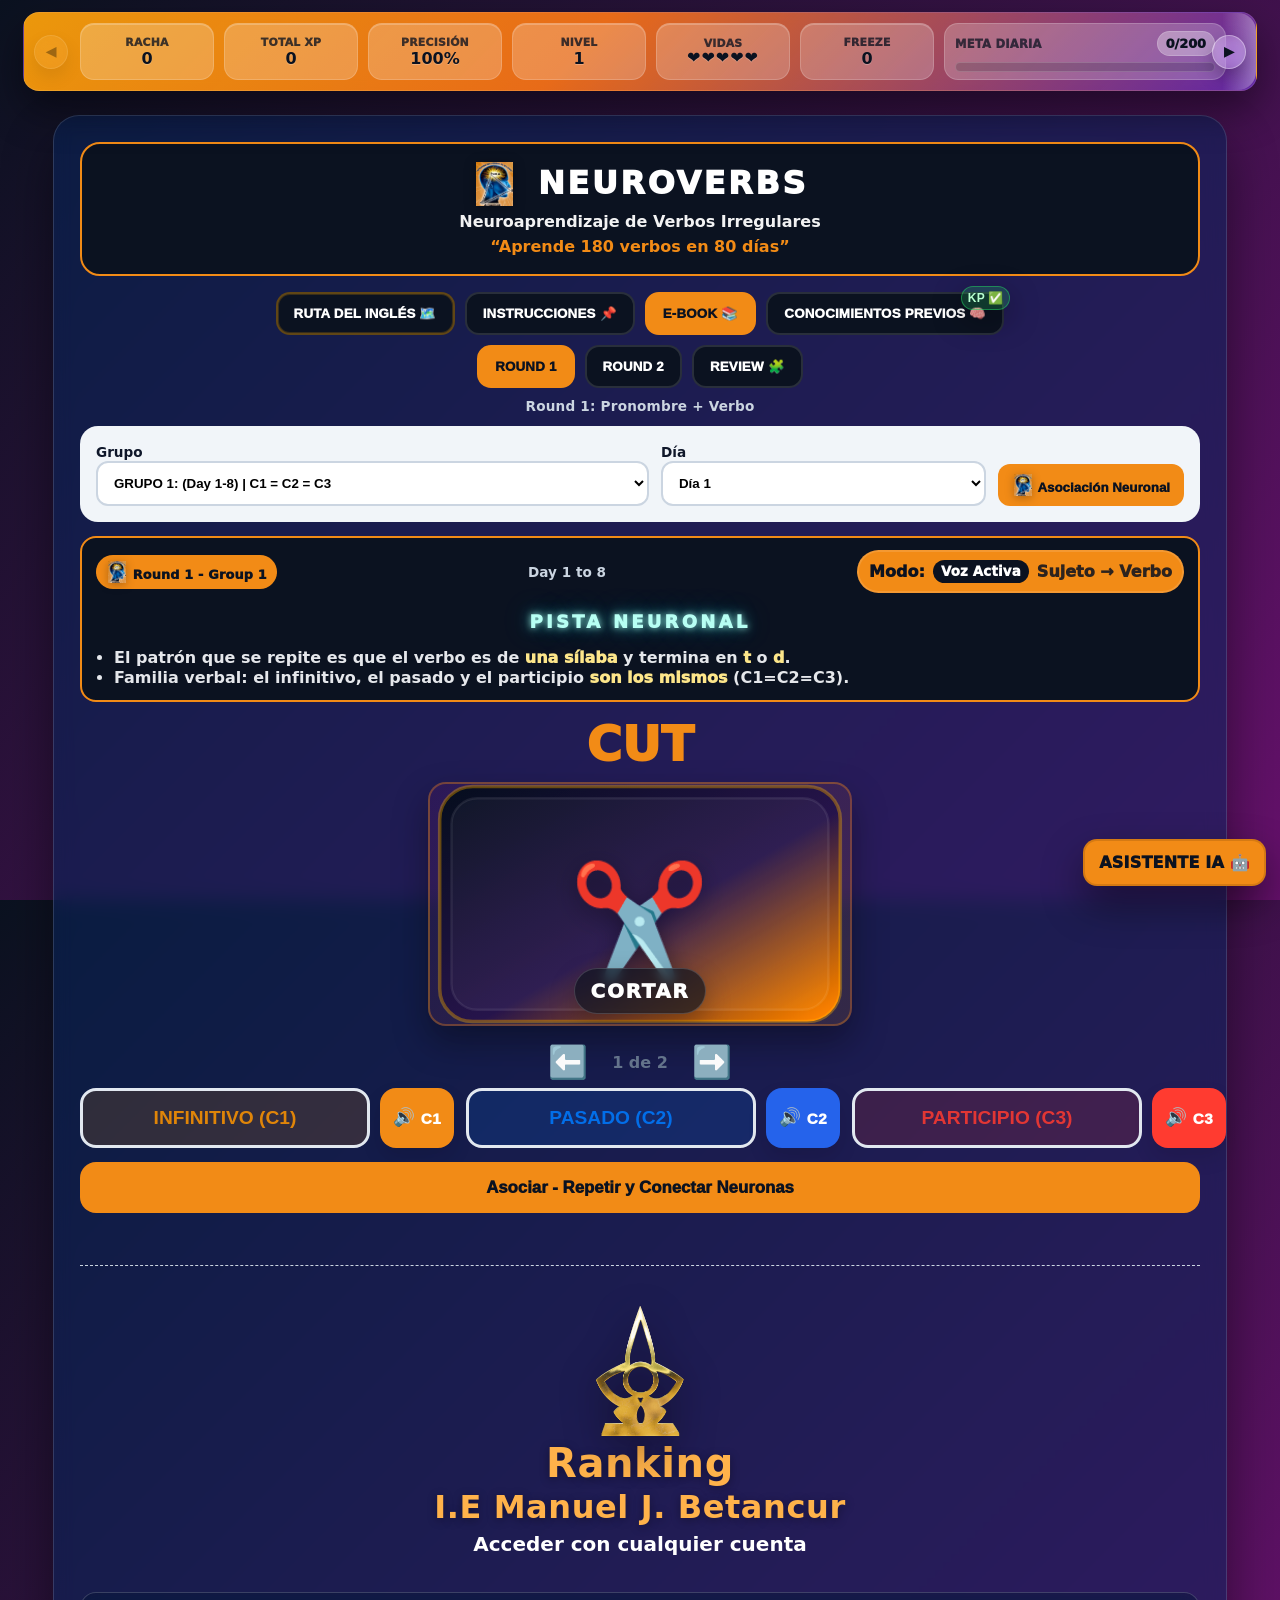
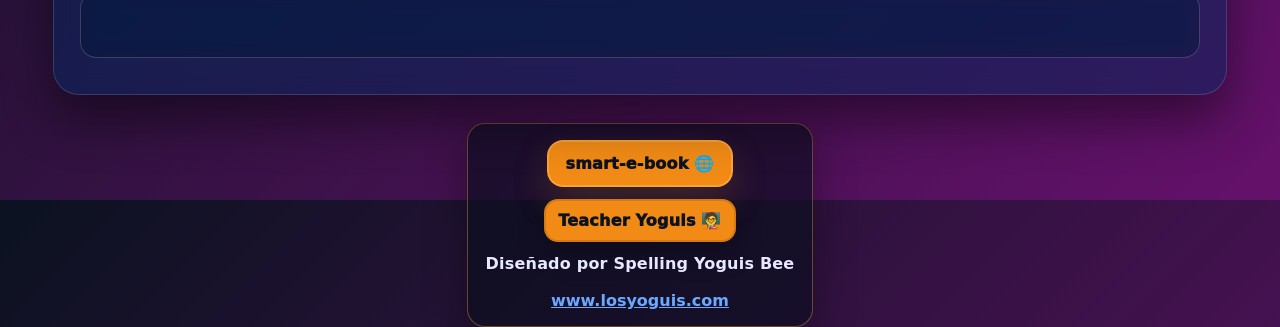
==== commit eec2f43c: "Add files via upload" ====
--- a/neuroverbs.html
+++ b/neuroverbs.html
@@ -52,6 +52,7 @@
 
 <!-- ✅✅✅ CONSOLE GOOGLE -->
 <script async="" defer="" src="https://accounts.google.com/gsi/client"></script>
+<script src="nv-config.js"></script>
 
 <!-- AUTH MOVED BELOW -->
 
@@ -405,6 +406,18 @@
 </script>
 
 <!-- XP sync watcher removed: XP is synced only from exercise actions + server fetch to avoid double-counting -->
+
+<script>
+(function(){
+  try{
+    const cfgDom = (window.NEUROVERBS_CONFIG ? window.NEUROVERBS_CONFIG.allowedDomain : undefined);
+    const d = (cfgDom !== undefined ? cfgDom : (localStorage.getItem("ALLOWED_DOMAIN_NV") || "iemanueljbetancur.edu.co"));
+const el = document.querySelector(".authDomainLabel");
+    if (el) el.textContent = d ? ("Acceder con @" + d) : "Acceder con cualquier cuenta";
+  }catch(_){}
+})();
+</script>
+
 <script src="core.js"></script>
   <!-- DB helpers (hidden) -->
   <a href="verbs.html" style="display:none">verbs</a>
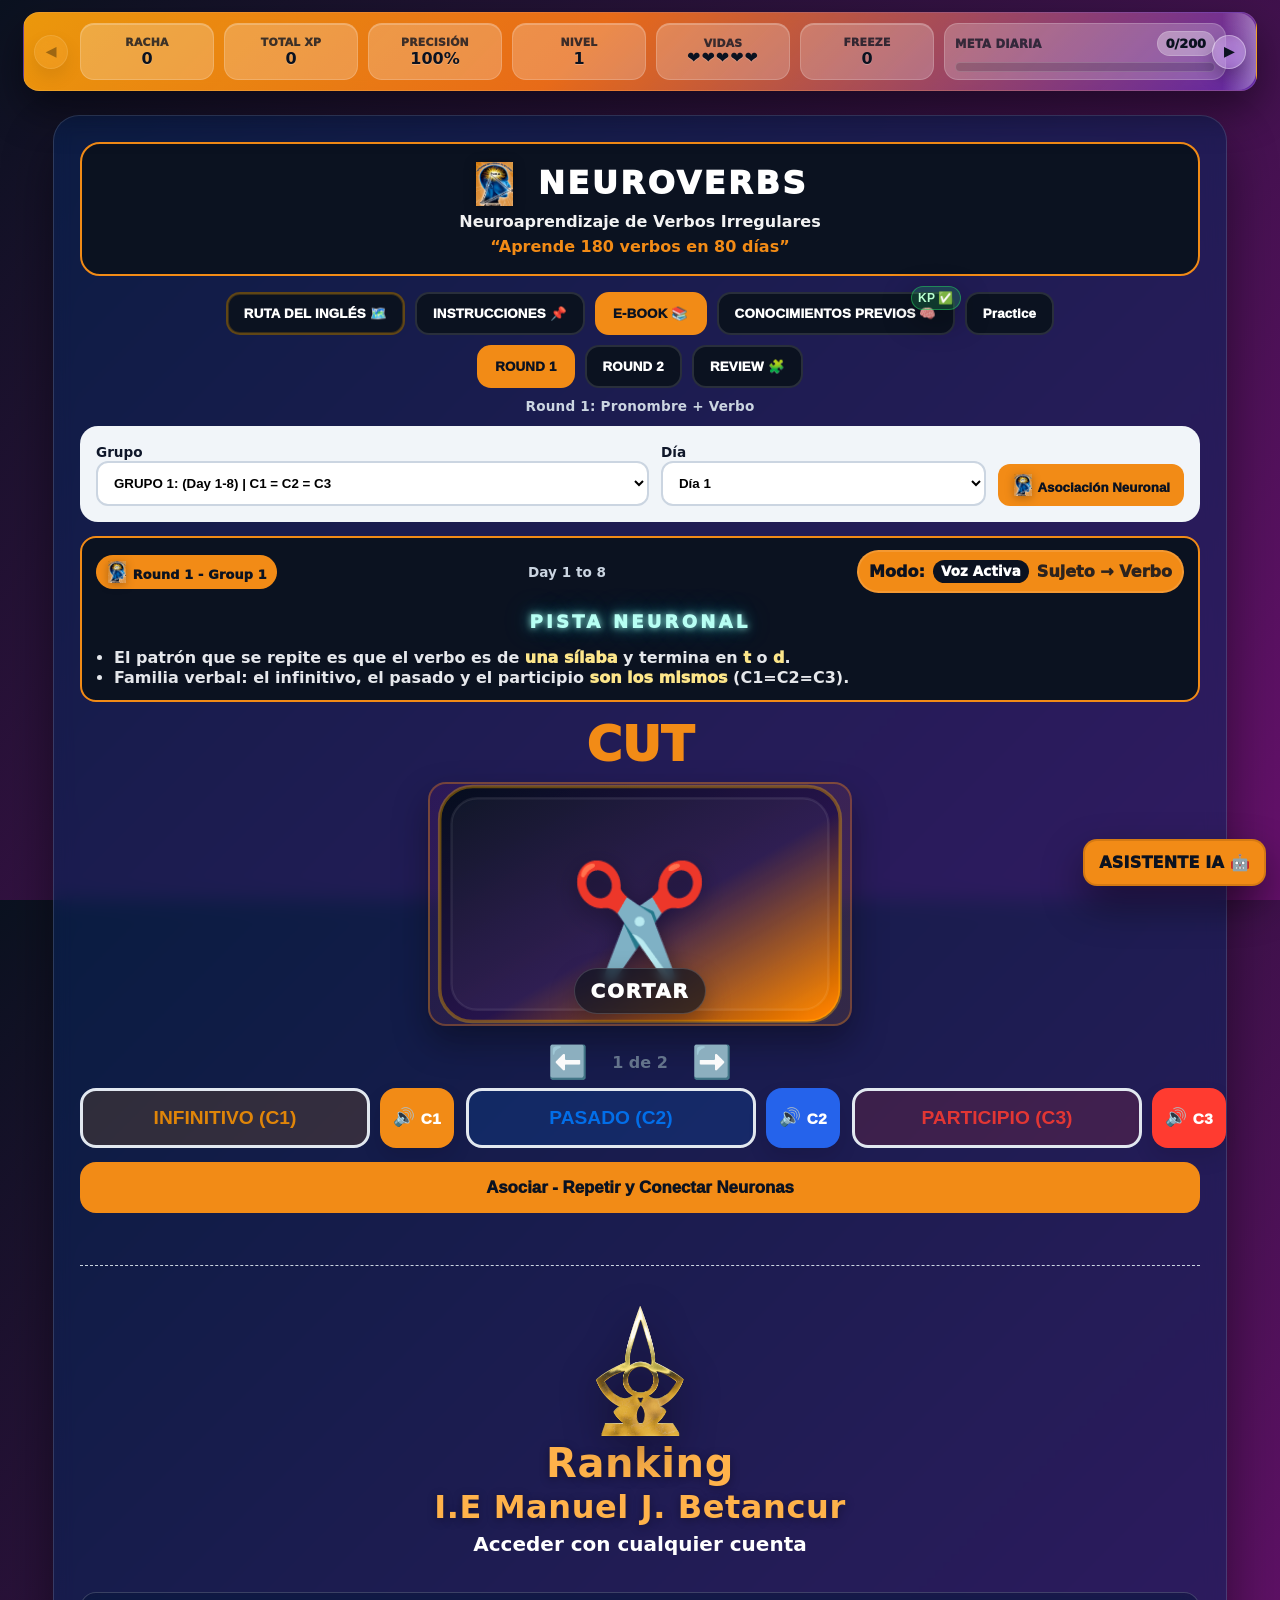
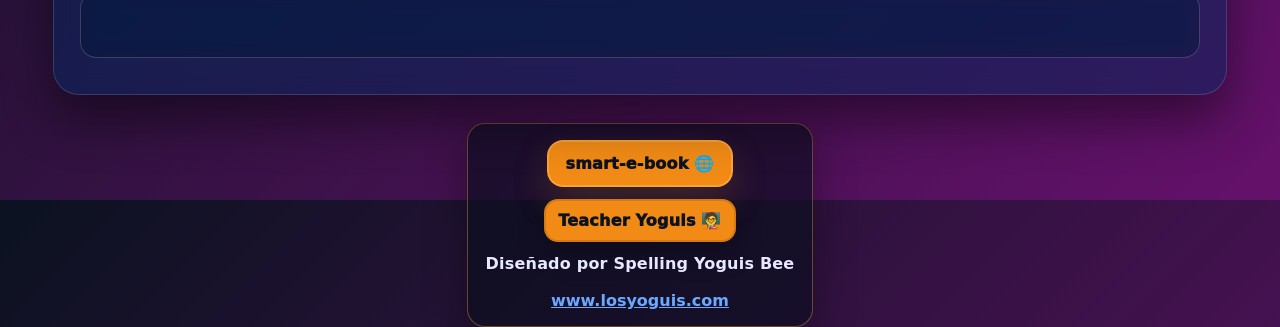
==== commit 2f6a3e7f: "Add files via upload" ====
--- a/neuroverbs.html
+++ b/neuroverbs.html
@@ -116,6 +116,7 @@
 <button class="roundbtn" data-help="Guía rápida: cómo usar la app paso a paso." onclick="abrirInstrucciones()" title="Guía rápida: cómo usar la app paso a paso." type="button">INSTRUCCIONES 📌</button>
 <button class="roundbtn ebook" data-help="Abre el e-book (Canva) dentro de la app." onclick="abrirEbook()" title="Abre el e-book (Canva) dentro de la app." type="button">E-BOOK 📚</button>
 <button class="roundbtn kp" data-help="Conocimientos previos: pronombres, verbos, tiempos y conectores para empezar." onclick="window.location.href='conocimientos-previos.html'" title="Conocimientos previos" type="button">CONOCIMIENTOS PREVIOS 🧠 <span class="kpBtnBadge isPulse" id="kpBtnBadge" hidden>KP ✅</span></button>
+<button class="roundbtn practice" style="text-transform:none;" data-help="Practice: práctica guiada de tiempos verbales." onclick="window.location.href='Practice.html'" title="Practice" type="button">Practice</button>
 </div>
 
 <!-- ✅ FILA 2: ROUND 1 + ROUND 2 + VOZ ACTIVA + VOZ PASIVA -->
@@ -237,7 +238,16 @@
 </div>
 <p class="lbNote" id="lbStatus">Inicia sesión para ver el ranking.</p>
 <div class="lbList" id="leaderboardList"></div>
-<div class="lbFollowWrap" style="display:flex; justify-content:center; margin:14px 0 2px 0;">
+<div class="lbFollowWrap" style="display:flex; flex-direction:column; align-items:center; justify-content:center; gap:10px; margin:14px 0 2px 0;">
+  <button class="lbBtn" id="btnRankingGlobal" type="button"
+          data-help="🌍 Ver el Ranking Global (hoja publicada) en un modal dentro de la app."
+          onclick="abrirRankingGlobal()"
+          style="text-decoration:none; padding:12px 18px; border-radius:999px; font-weight:900; letter-spacing:.2px;
+                 background: linear-gradient(135deg, rgba(255, 178, 74, .95), rgba(255, 74, 160, .95));
+                 color:#08101c; border:1px solid rgba(255,255,255,.22);
+                 box-shadow: 0 10px 24px rgba(0,0,0,.30);">
+    🌍 Ranking Global
+  </button>
   <a class="lbBtn" id="btnSeguimiento" href="seguimiento-estudiantes.html"
      style="text-decoration:none; padding:12px 18px; border-radius:999px; font-weight:900; letter-spacing:.2px;
             background: linear-gradient(135deg, rgba(0, 255, 178, .95), rgba(0, 140, 255, .95));
@@ -353,6 +363,27 @@
 </div>
 </div>
 
+
+<!-- ✅ MODAL: RANKING GLOBAL (Google Sheets publicado) -->
+<div class="overlay" id="globalRankingOverlay" style="display:none;">
+  <div class="modal modal-top">
+    <h2 style="margin-bottom:10px;">🌍 Ranking Global</h2>
+
+    <div style="width:100%; height:72vh; max-height:72vh; border-radius:12px; overflow:hidden; border:1px solid rgba(15,23,42,.12);
+                box-shadow:0 10px 26px rgba(15,23,42,.20); background:#fff;">
+      <iframe
+        src="https://docs.google.com/spreadsheets/d/e/2PACX-1vQ4AY3kQOIsRM-6TJIWJVr2MDtRTcE3gJvwu1KBKQy3SVSViXTYBRZ-tXCjODwwsaLgRfGixyYoe2Zh/pubhtml?gid=1102861025&amp;single=true&amp;widget=true&amp;headers=false"
+        style="width:100%; height:100%; border:0; margin:0; padding:0;"
+        loading="lazy"
+        referrerpolicy="no-referrer-when-downgrade"
+        title="Ranking Global">
+      </iframe>
+    </div>
+
+    <button class="btn-main" data-help="Cerrar Ranking Global y volver a la app." onclick="cerrarRankingGlobal()" style="margin-top:14px; width:100%;">CERRAR ✖️</button>
+  </div>
+</div>
+
 <footer class="appFooter" role="contentinfo">
   <div class="footerInner">
     <div class="footerTopRow" aria-label="Smart E-book">
@@ -416,6 +447,34 @@
     if (el) el.textContent = d ? ("Acceder con @" + d) : "Acceder con cualquier cuenta";
   }catch(_){}
 })();
+</script>
+
+
+<script>
+  // ✅ Modal: Ranking Global
+  function abrirRankingGlobal(){
+    const ov = document.getElementById("globalRankingOverlay");
+    if(!ov) return;
+    ov.style.display = "flex";
+    document.body.classList.add("modal-open");
+  }
+  function cerrarRankingGlobal(){
+    const ov = document.getElementById("globalRankingOverlay");
+    if(!ov) return;
+    ov.style.display = "none";
+    document.body.classList.remove("modal-open");
+  }
+  // Cerrar al hacer click en el fondo y con ESC
+  (function(){
+    const ov = document.getElementById("globalRankingOverlay");
+    if(!ov) return;
+    ov.addEventListener("click", function(e){
+      if(e.target === ov) cerrarRankingGlobal();
+    });
+    document.addEventListener("keydown", function(e){
+      if(e.key === "Escape" && ov.style.display === "flex") cerrarRankingGlobal();
+    });
+  })();
 </script>
 
 <script src="core.js"></script>
